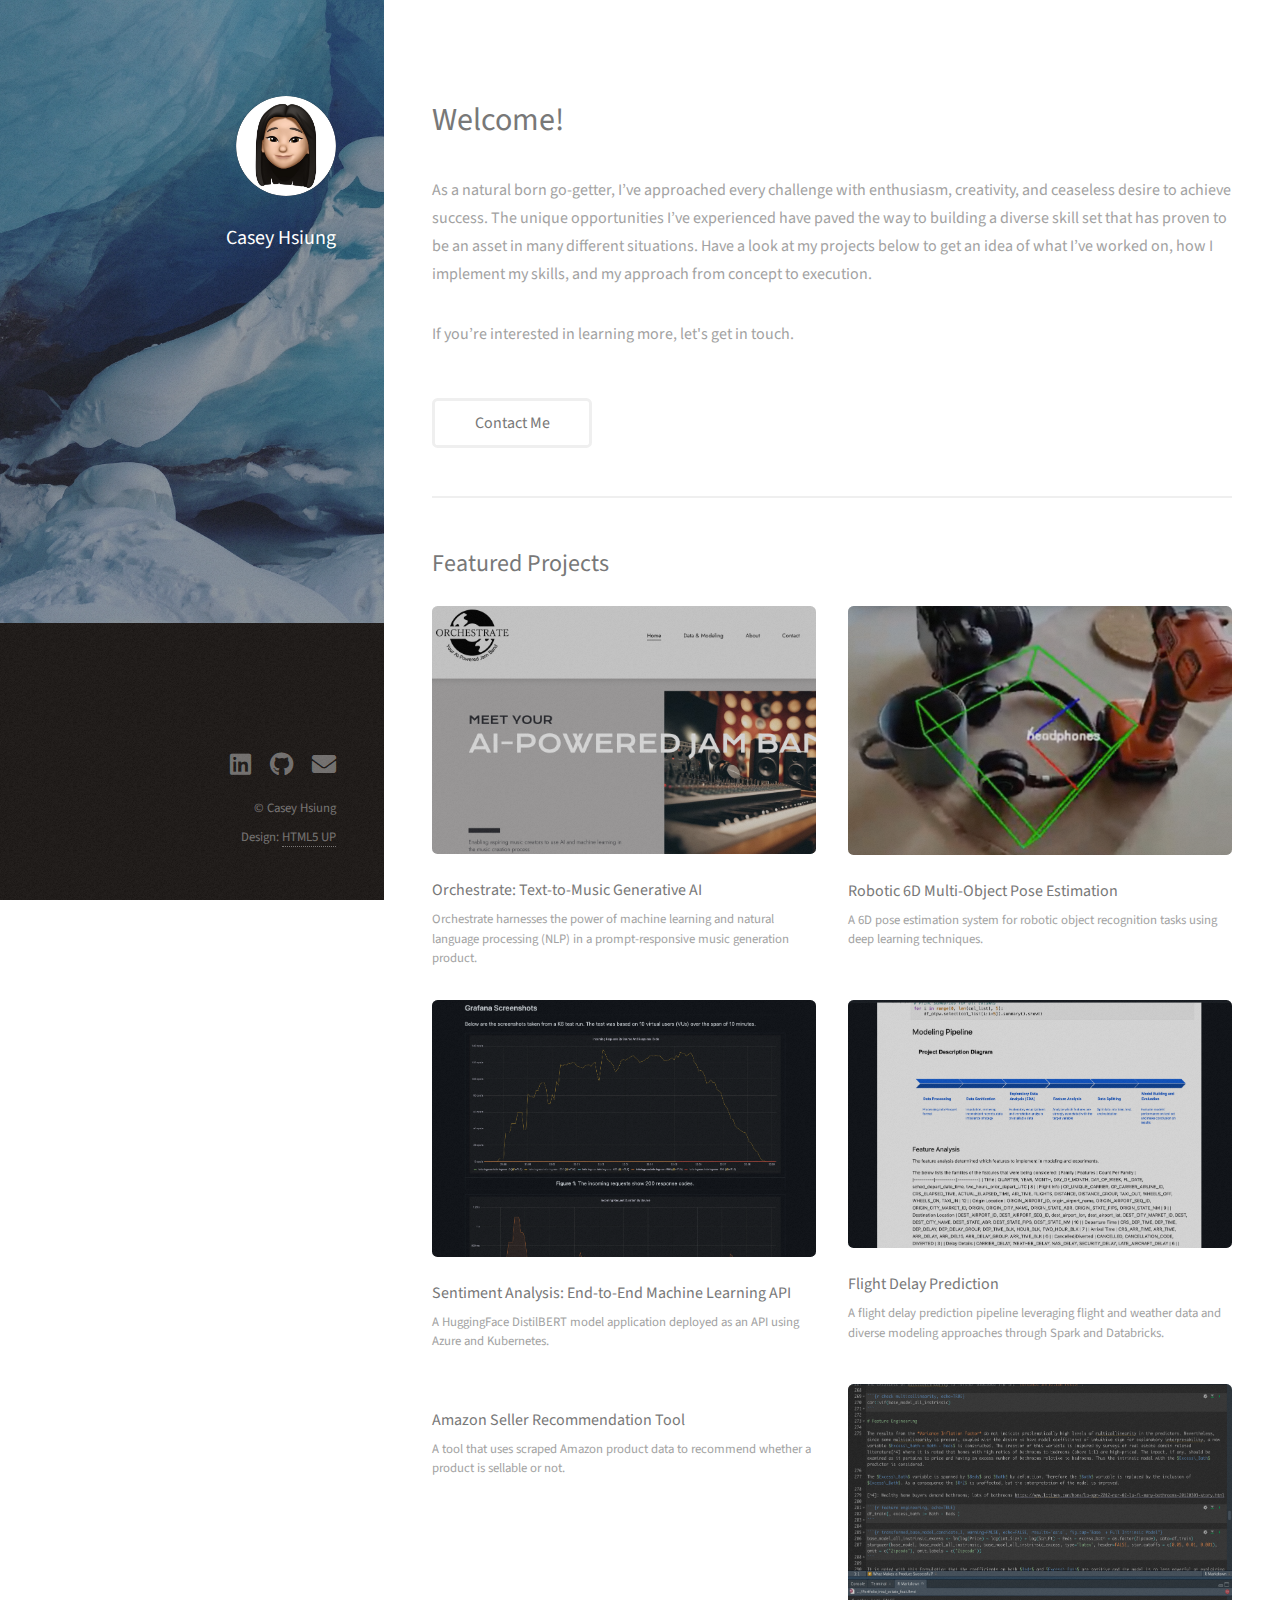
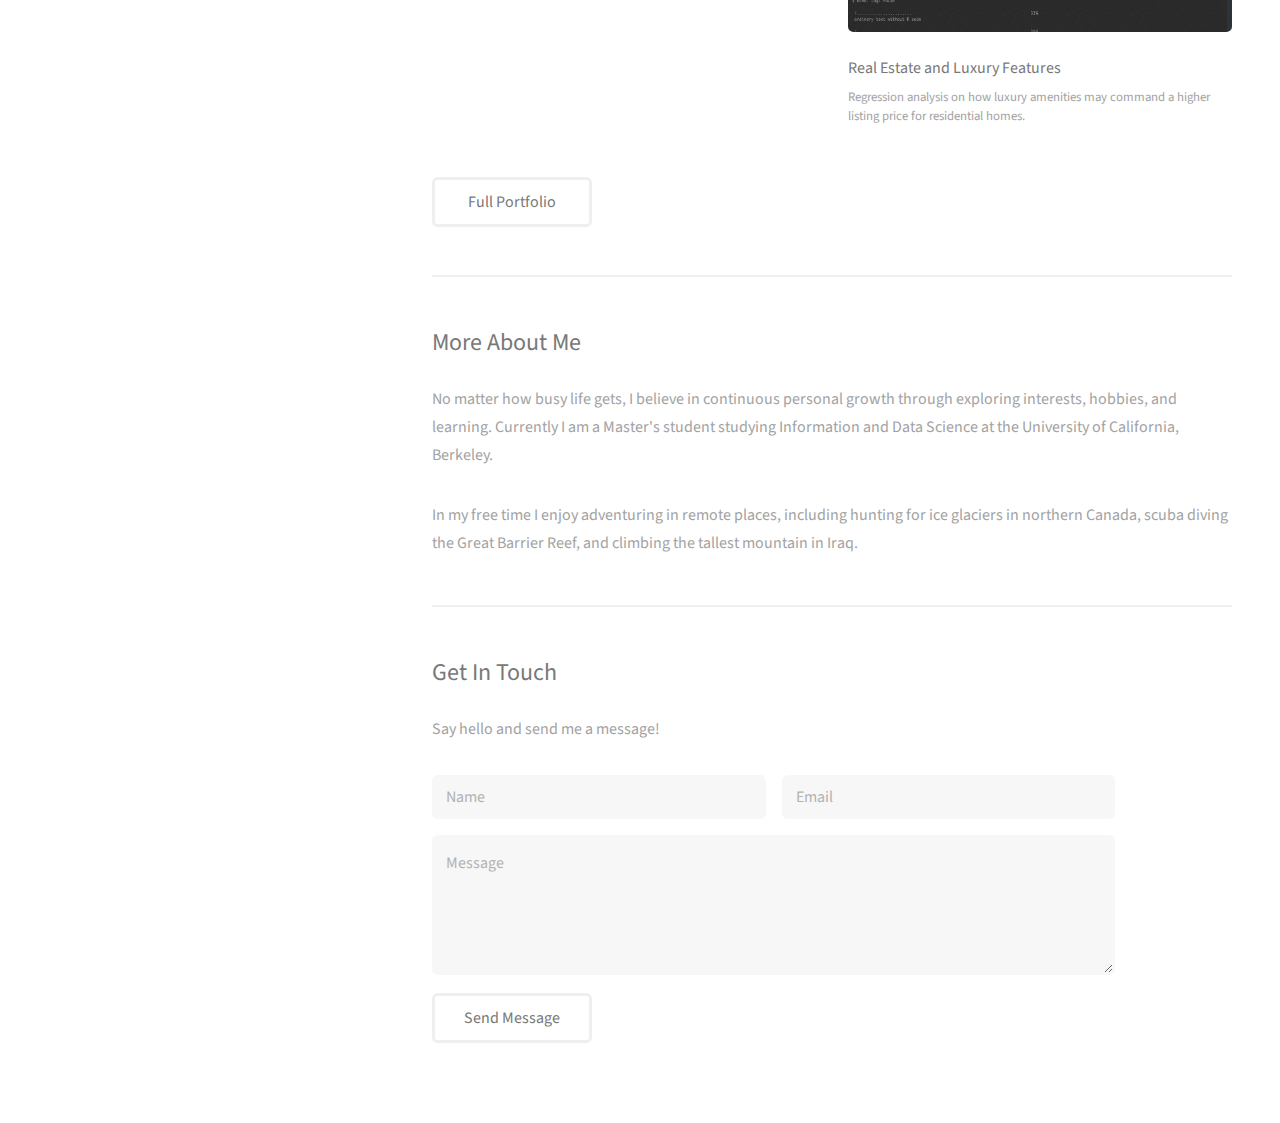
==== index.html @ dc6be61c "update projects" ====
<!DOCTYPE HTML>
<!--
	Strata by HTML5 UP
	html5up.net | @ajlkn
	Free for personal and commercial use under the CCA 3.0 license (html5up.net/license)
-->
<html>
	<head>
		<title>Casey Hsiung's Portfolio</title>
		<meta charset="utf-8" />
		<meta name="viewport" content="width=device-width, initial-scale=1, user-scalable=no" />
		<link rel="stylesheet" href="assets/css/main.css" />
	</head>
	<body class="is-preload">

		<!-- Header -->
			<header id="header">
				<div class="inner">
					<a href="#" class="image avatar"><img src="images/IMG_3138.jpeg" alt="" /></a>
					<h1><strong>Casey Hsiung</strong></h1>
				</div>
			</header>

		<!-- Main -->
			<div id="main">

				<!-- One -->
					<section id="one">
						<header class="major">
							<h2>Welcome!</h2>
						</header>
						<p>As a natural born go-getter, I’ve approached every challenge with enthusiasm, creativity, and ceaseless desire to achieve success. The unique opportunities I’ve experienced have paved the way to building a diverse skill set that has proven to be an asset in many different situations. Have a look at my projects below to get an idea of what I’ve worked on, how I implement my skills, and my approach from concept to execution. </p>
							<p>If you’re interested in learning more, let's get in touch.
						</p>
						<ul class="actions">
							<li><a href="#four" class="button scrolly">Contact Me</a></li>
						</ul>
					</section>

				<!-- Two -->
					<section id="two">
						<h2>Featured Projects</h2>
						<div class="row">
							<article class="col-6 col-12-xsmall work-item">
								<a href="https://github.com/hsiungc/orchestrate" target="_blank" class="image fit thumb"><img src="images/thumbs/orchestrate.png" alt="" /></a>
								<h3>Orchestrate: Text-to-Music Generative AI</h3>
								<p>Orchestrate harnesses the power of machine learning and natural language processing (NLP) in a prompt-responsive music generation product.</p>
							</article>
							<article class="col-6 col-12-xsmall work-item">
								<a href="https://github.com/mon203/w251_final_project.git" target="_blank" class="image fit thumb"><img src="images/thumbs/pose_est.png" alt="" /></a>
								<h3>Robotic 6D Multi-Object Pose Estimation</h3>
								<p>A 6D pose estimation system for robotic object recognition tasks using deep learning techniques.</p>
							</article>
							<article class="col-6 col-12-xsmall work-item">
								<a href="https://github.com/hsiungc/ml_api.git" target="_blank" class="image fit thumb"><img src="images/thumbs/ml_api.png" alt="" /></a>
								<h3>Sentiment Analysis: End-to-End Machine Learning API</h3>
								<p>A HuggingFace DistilBERT model application deployed as an API using Azure and Kubernetes.</p>
							</article>
							<article class="col-6 col-12-xsmall work-item">
								<a href="https://github.com/hsiungc/flight_delay_prediction.git" target="_blank" class="image fit thumb"><img src="images/thumbs/flight_predict.png" alt="" /></a>
								<h3>Flight Delay Prediction</h3>
								<p>A flight delay prediction pipeline leveraging flight and weather data and diverse modeling approaches through Spark and Databricks.</p>
							</article>
							<article class="col-6 col-12-xsmall work-item">
								<a href="https://github.com/hsiungc/amazon_recommendation_tool" target="_blank" class="image fit thumb"><img src="images/thumbs/amaz_tool.png" alt="" /></a>
								<h3>Amazon Seller Recommendation Tool</h3>
								<p>A tool that uses scraped Amazon product data to recommend whether a product is sellable or not.</p>
							</article>
							<article class="col-6 col-12-xsmall work-item">
								<a href="https://github.com/hsiungc/real_estate_regression" target="_blank" class="image fit thumb"><img src="images/thumbs/real_estate_feat.png" alt="" /></a>
								<h3>Real Estate and Luxury Features</h3>
								<p>Regression analysis on how luxury amenities may command a higher listing price for residential homes.</p>
							</article>
							<!-- <article class="col-6 col-12-xsmall work-item">
								<a href="https://github.com/hsiungc/best_business_recommendation" target="_blank" class="image fit thumb"><img src="images/thumbs/best_rec.png" alt="" /></a>
								<h3>Best Business Recommendation</h3>
								<p>An executive summary and detailed visualization appendix based on exploratory data analysis of a sales dataset.</p>
							</article> -->
						</div>
						<ul class="actions">
							<li><a href="https://github.com/hsiungc" target="_blank" class="button">Full Portfolio</a></li>
						</ul>
					</section>

				<!-- Three -->
					<section id="three">
						<h2>More About Me</h2>
						<p>No matter how busy life gets, I believe in continuous personal growth through exploring interests, hobbies, and learning.
						Currently I am a Master's student studying Information and Data Science at the University of California, Berkeley.</p>
						<p>In my free time I enjoy adventuring in remote places, including hunting for ice glaciers in northern Canada, scuba diving the Great Barrier Reef, and climbing the tallest mountain in Iraq.<br />
						</p>
					</section>

				<!-- Four -->
					<section id="four">
						<h2>Get In Touch</h2>
						<p>Say hello and send me a message!</p>
						<div class="row">
							<div class="col-20 col-12-small">
								<form action="https://formspree.io/f/xqknlenq" method="POST" target="_blank">
									<div class="row gtr-uniform gtr-50">
										<div class="col-6 col-12-xsmall"><input type="text" name="name" id="name" placeholder="Name" required></div>
										<div class="col-6 col-12-xsmall"><input type="email" name="email" id="email" placeholder="Email" required></div>
										<div class="col-12"><textarea name="message" id="message" placeholder="Message" rows="4" required></textarea></div>
									</div>
								<ul class="actions">
									<li><input type="submit" value="Send Message"></li>
								</ul>
								</form>
							</div>
						</div>
					</section>

			</div>

		<!-- Footer -->
			<footer id="footer">
				<div class="inner">
					<ul class="icons">
						<li><a href="https://www.linkedin.com/in/caseyhsiung/" class="icon brands fa-linkedin"><span class="label">LinkedIn</span></a></li>
						<li><a href="https://github.com/hsiungc?tab=repositories" class="icon brands fa-github"><span class="label">Github</span></a></li>
						<li><a href="#four" class="icon solid fa-envelope"><span class="label">Email</span></a></li>
					</ul>
					<ul class="copyright">
						<li>&copy; Casey Hsiung</li><li>Design: <a href="http://html5up.net">HTML5 UP</a></li>
					</ul>
				</div>
			</footer>

		<!-- Scripts -->
			<script src="assets/js/jquery.min.js"></script>
			<script src="assets/js/browser.min.js"></script>
			<script src="assets/js/breakpoints.min.js"></script>
			<script src="assets/js/util.js"></script>
			<script src="assets/js/main.js"></script>

	</body>
</html>
---- assets/css/main.css ----
@import url("fontawesome-all.min.css");
@import url("https://fonts.googleapis.com/css?family=Source+Sans+Pro:400,400italic");

/*
	Strata by HTML5 UP
	html5up.net | @ajlkn
	Free for personal and commercial use under the CCA 3.0 license (html5up.net/license)
*/

html, body, div, span, applet, object,
iframe, h1, h2, h3, h4, h5, h6, p, blockquote,
pre, a, abbr, acronym, address, big, cite,
code, del, dfn, em, img, ins, kbd, q, s, samp,
small, strike, strong, sub, sup, tt, var, b,
u, i, center, dl, dt, dd, ol, ul, li, fieldset,
form, label, legend, table, caption, tbody,
tfoot, thead, tr, th, td, article, aside,
canvas, details, embed, figure, figcaption,
footer, header, hgroup, menu, nav, output, ruby,
section, summary, time, mark, audio, video {
	margin: 0;
	padding: 0;
	border: 0;
	font-size: 100%;
	font: inherit;
	vertical-align: baseline;}

article, aside, details, figcaption, figure,
footer, header, hgroup, menu, nav, section {
	display: block;}

body {
	line-height: 1;
}

ol, ul {
	list-style: none;
}

blockquote, q {
	quotes: none;
}

	blockquote:before, blockquote:after, q:before, q:after {
		content: '';
		content: none;
	}

table {
	border-collapse: collapse;
	border-spacing: 0;
}

body {
	-webkit-text-size-adjust: none;
}

mark {
	background-color: transparent;
	color: inherit;
}

input::-moz-focus-inner {
	border: 0;
	padding: 0;
}

input, select, textarea {
	-moz-appearance: none;
	-webkit-appearance: none;
	-ms-appearance: none;
	appearance: none;
}

/* Basic */

	html {
		box-sizing: border-box;
	}

	*, *:before, *:after {
		box-sizing: inherit;
	}

	body {
		background: #fff;
	}

		body.is-preload *, body.is-preload *:before, body.is-preload *:after {
			-moz-animation: none !important;
			-webkit-animation: none !important;
			-ms-animation: none !important;
			animation: none !important;
			-moz-transition: none !important;
			-webkit-transition: none !important;
			-ms-transition: none !important;
			transition: none !important;
		}

	body, input, select, textarea {
		color: #a2a2a2;
		font-family: "Source Sans Pro", Helvetica, sans-serif;
		font-size: 16pt;
		font-weight: 400;
		line-height: 1.75em;
	}

	a {
		-moz-transition: color 0.2s ease-in-out, border-color 0.2s ease-in-out;
		-webkit-transition: color 0.2s ease-in-out, border-color 0.2s ease-in-out;
		-ms-transition: color 0.2s ease-in-out, border-color 0.2s ease-in-out;
		transition: color 0.2s ease-in-out, border-color 0.2s ease-in-out;
		border-bottom: dotted 1px;
		color: #49bf9d;
		text-decoration: none;
	}

		a:hover {
			border-bottom-color: transparent;
			color: #49bf9d !important;
			text-decoration: none;
		}

	strong, b {
		color: #787878;
		font-weight: 400;
	}

	em, i {
		font-style: italic;
	}

	p {
		margin: 0 0 2em 0;
	}

	h1, h2, h3, h4, h5, h6 {
		color: #787878;
		font-weight: 400;
		line-height: 1em;
		margin: 0 0 1em 0;
	}

		h1 a, h2 a, h3 a, h4 a, h5 a, h6 a {
			color: inherit;
			text-decoration: none;
		}

	h1 {
		font-size: 2em;
		line-height: 1.5em;
	}

	h2 {
		font-size: 1.5em;
		line-height: 1.5em;
	}

	h3 {
		font-size: 1.25em;
		line-height: 1.5em;
	}

	h4 {
		font-size: 1.1em;
		line-height: 1.5em;
	}

	h5 {
		font-size: 0.9em;
		line-height: 1.5em;
	}

	h6 {
		font-size: 0.7em;
		line-height: 1.5em;
	}

	sub {
		font-size: 0.8em;
		position: relative;
		top: 0.5em;
	}

	sup {
		font-size: 0.8em;
		position: relative;
		top: -0.5em;
	}

	hr {
		border: 0;
		border-bottom: solid 2px #efefef;
		margin: 2em 0;
	}

		hr.major {
			margin: 3em 0;
		}

	blockquote {
		border-left: solid 6px #efefef;
		font-style: italic;
		margin: 0 0 2em 0;
		padding: 0.5em 0 0.5em 1.5em;
	}

	code {
		background: #f7f7f7;
		border-radius: 0.35em;
		border: solid 2px #efefef;
		font-family: "Courier New", monospace;
		font-size: 0.9em;
		margin: 0 0.25em;
		padding: 0.25em 0.65em;
	}

	pre {
		-webkit-overflow-scrolling: touch;
		font-family: "Courier New", monospace;
		font-size: 0.9em;
		margin: 0 0 2em 0;
	}

		pre code {
			display: block;
			line-height: 1.75em;
			padding: 1em 1.5em;
			overflow-x: auto;
		}

	.align-left {
		text-align: left;
	}

	.align-center {
		text-align: center;
	}

	.align-right {
		text-align: right;
	}

/* Container */

	.container {
		margin: 0 auto;
		max-width: calc(100% - 4em);
		width: 100%;
	}

		.container.xsmall {
			width: 25%;
		}

		.container.small {
			width: 50%;
		}

		.container.medium {
			width: 75%;
		}

		.container.large {
			width: 125%;
		}

		.container.xlarge {
			width: 150%;
		}

		.container.max {
			width: 100%;
		}

		@media screen and (max-width: 980px) {

			.container {
				width: 100% !important;
				max-width: 100% !important;
			}

		}

		@media screen and (max-width: 480px) {

			.container {
				max-width: calc(100% - 3em);
			}

		}

/* Row */

	.row {
		display: flex;
		flex-wrap: wrap;
		box-sizing: border-box;
		align-items: stretch;
	}

		.row > * {
			box-sizing: border-box;
		}

		.row.gtr-uniform > * > :last-child {
			margin-bottom: 0;
		}

		.row.aln-left {
			justify-content: flex-start;
		}

		.row.aln-center {
			justify-content: center;
		}

		.row.aln-right {
			justify-content: flex-end;
		}

		.row.aln-top {
			align-items: flex-start;
		}

		.row.aln-middle {
			align-items: center;
		}

		.row.aln-bottom {
			align-items: flex-end;
		}

		.row > .imp {
			order: -1;
		}

		.row > .col-1 {
			width: 8.33333%;
		}

		.row > .off-1 {
			margin-left: 8.33333%;
		}

		.row > .col-2 {
			width: 16.66667%;
		}

		.row > .off-2 {
			margin-left: 16.66667%;
		}

		.row > .col-3 {
			width: 25%;
		}

		.row > .off-3 {
			margin-left: 25%;
		}

		.row > .col-4 {
			width: 33.33333%;
		}

		.row > .off-4 {
			margin-left: 33.33333%;
		}

		.row > .col-5 {
			width: 41.66667%;
		}

		.row > .off-5 {
			margin-left: 41.66667%;
		}

		.row > .col-6 {
			width: 50%;
		}

		.row > .off-6 {
			margin-left: 50%;
		}

		.row > .col-7 {
			width: 58.33333%;
		}

		.row > .off-7 {
			margin-left: 58.33333%;
		}

		.row > .col-8 {
			width: 66.66667%;
		}

		.row > .off-8 {
			margin-left: 66.66667%;
		}

		.row > .col-9 {
			width: 75%;
		}

		.row > .off-9 {
			margin-left: 75%;
		}

		.row > .col-10 {
			width: 83.33333%;
		}

		.row > .off-10 {
			margin-left: 83.33333%;
		}

		.row > .col-11 {
			width: 91.66667%;
		}

		.row > .off-11 {
			margin-left: 91.66667%;
		}

		.row > .col-12 {
			width: 100%;
		}

		.row > .off-12 {
			margin-left: 100%;
		}

		.row.gtr-0 {
			margin-top: 0;
			margin-left: 0em;
		}

			.row.gtr-0 > * {
				padding: 0 0 0 0em;
			}

			.row.gtr-0.gtr-uniform {
				margin-top: 0em;
			}

				.row.gtr-0.gtr-uniform > * {
					padding-top: 0em;
				}

		.row.gtr-25 {
			margin-top: 0;
			margin-left: -0.625em;
		}

			.row.gtr-25 > * {
				padding: 0 0 0 0.625em;
			}

			.row.gtr-25.gtr-uniform {
				margin-top: -0.625em;
			}

				.row.gtr-25.gtr-uniform > * {
					padding-top: 0.625em;
				}

		.row.gtr-50 {
			margin-top: 0;
			margin-left: -1.25em;
		}

			.row.gtr-50 > * {
				padding: 0 0 0 1.25em;
			}

			.row.gtr-50.gtr-uniform {
				margin-top: -1.25em;
			}

				.row.gtr-50.gtr-uniform > * {
					padding-top: 1.25em;
				}

		.row {
			margin-top: 0;
			margin-left: -2.5em;
		}

			.row > * {
				padding: 0 0 0 2.5em;
			}

			.row.gtr-uniform {
				margin-top: -2.5em;
			}

				.row.gtr-uniform > * {
					padding-top: 2.5em;
				}

		.row.gtr-150 {
			margin-top: 0;
			margin-left: -3.75em;
		}

			.row.gtr-150 > * {
				padding: 0 0 0 3.75em;
			}

			.row.gtr-150.gtr-uniform {
				margin-top: -3.75em;
			}

				.row.gtr-150.gtr-uniform > * {
					padding-top: 3.75em;
				}

		.row.gtr-200 {
			margin-top: 0;
			margin-left: -5em;
		}

			.row.gtr-200 > * {
				padding: 0 0 0 5em;
			}

			.row.gtr-200.gtr-uniform {
				margin-top: -5em;
			}

				.row.gtr-200.gtr-uniform > * {
					padding-top: 5em;
				}

		@media screen and (max-width: 1800px) {

			.row {
				display: flex;
				flex-wrap: wrap;
				box-sizing: border-box;
				align-items: stretch;
			}

				.row > * {
					box-sizing: border-box;
				}

				.row.gtr-uniform > * > :last-child {
					margin-bottom: 0;
				}

				.row.aln-left {
					justify-content: flex-start;
				}

				.row.aln-center {
					justify-content: center;
				}

				.row.aln-right {
					justify-content: flex-end;
				}

				.row.aln-top {
					align-items: flex-start;
				}

				.row.aln-middle {
					align-items: center;
				}

				.row.aln-bottom {
					align-items: flex-end;
				}

				.row > .imp-xlarge {
					order: -1;
				}

				.row > .col-1-xlarge {
					width: 8.33333%;
				}

				.row > .off-1-xlarge {
					margin-left: 8.33333%;
				}

				.row > .col-2-xlarge {
					width: 16.66667%;
				}

				.row > .off-2-xlarge {
					margin-left: 16.66667%;
				}

				.row > .col-3-xlarge {
					width: 25%;
				}

				.row > .off-3-xlarge {
					margin-left: 25%;
				}

				.row > .col-4-xlarge {
					width: 33.33333%;
				}

				.row > .off-4-xlarge {
					margin-left: 33.33333%;
				}

				.row > .col-5-xlarge {
					width: 41.66667%;
				}

				.row > .off-5-xlarge {
					margin-left: 41.66667%;
				}

				.row > .col-6-xlarge {
					width: 50%;
				}

				.row > .off-6-xlarge {
					margin-left: 50%;
				}

				.row > .col-7-xlarge {
					width: 58.33333%;
				}

				.row > .off-7-xlarge {
					margin-left: 58.33333%;
				}

				.row > .col-8-xlarge {
					width: 66.66667%;
				}

				.row > .off-8-xlarge {
					margin-left: 66.66667%;
				}

				.row > .col-9-xlarge {
					width: 75%;
				}

				.row > .off-9-xlarge {
					margin-left: 75%;
				}

				.row > .col-10-xlarge {
					width: 83.33333%;
				}

				.row > .off-10-xlarge {
					margin-left: 83.33333%;
				}

				.row > .col-11-xlarge {
					width: 91.66667%;
				}

				.row > .off-11-xlarge {
					margin-left: 91.66667%;
				}

				.row > .col-12-xlarge {
					width: 100%;
				}

				.row > .off-12-xlarge {
					margin-left: 100%;
				}

				.row.gtr-0 {
					margin-top: 0;
					margin-left: 0em;
				}

					.row.gtr-0 > * {
						padding: 0 0 0 0em;
					}

					.row.gtr-0.gtr-uniform {
						margin-top: 0em;
					}

						.row.gtr-0.gtr-uniform > * {
							padding-top: 0em;
						}

				.row.gtr-25 {
					margin-top: 0;
					margin-left: -0.625em;
				}

					.row.gtr-25 > * {
						padding: 0 0 0 0.625em;
					}

					.row.gtr-25.gtr-uniform {
						margin-top: -0.625em;
					}

						.row.gtr-25.gtr-uniform > * {
							padding-top: 0.625em;
						}

				.row.gtr-50 {
					margin-top: 0;
					margin-left: -1.25em;
				}

					.row.gtr-50 > * {
						padding: 0 0 0 1.25em;
					}

					.row.gtr-50.gtr-uniform {
						margin-top: -1.25em;
					}

						.row.gtr-50.gtr-uniform > * {
							padding-top: 1.25em;
						}

				.row {
					margin-top: 0;
					margin-left: -2.5em;
				}

					.row > * {
						padding: 0 0 0 2.5em;
					}

					.row.gtr-uniform {
						margin-top: -2.5em;
					}

						.row.gtr-uniform > * {
							padding-top: 2.5em;
						}

				.row.gtr-150 {
					margin-top: 0;
					margin-left: -3.75em;
				}

					.row.gtr-150 > * {
						padding: 0 0 0 3.75em;
					}

					.row.gtr-150.gtr-uniform {
						margin-top: -3.75em;
					}

						.row.gtr-150.gtr-uniform > * {
							padding-top: 3.75em;
						}

				.row.gtr-200 {
					margin-top: 0;
					margin-left: -5em;
				}

					.row.gtr-200 > * {
						padding: 0 0 0 5em;
					}

					.row.gtr-200.gtr-uniform {
						margin-top: -5em;
					}

						.row.gtr-200.gtr-uniform > * {
							padding-top: 5em;
						}

		}

		@media screen and (max-width: 1280px) {

			.row {
				display: flex;
				flex-wrap: wrap;
				box-sizing: border-box;
				align-items: stretch;
			}

				.row > * {
					box-sizing: border-box;
				}

				.row.gtr-uniform > * > :last-child {
					margin-bottom: 0;
				}

				.row.aln-left {
					justify-content: flex-start;
				}

				.row.aln-center {
					justify-content: center;
				}

				.row.aln-right {
					justify-content: flex-end;
				}

				.row.aln-top {
					align-items: flex-start;
				}

				.row.aln-middle {
					align-items: center;
				}

				.row.aln-bottom {
					align-items: flex-end;
				}

				.row > .imp-large {
					order: -1;
				}

				.row > .col-1-large {
					width: 8.33333%;
				}

				.row > .off-1-large {
					margin-left: 8.33333%;
				}

				.row > .col-2-large {
					width: 16.66667%;
				}

				.row > .off-2-large {
					margin-left: 16.66667%;
				}

				.row > .col-3-large {
					width: 25%;
				}

				.row > .off-3-large {
					margin-left: 25%;
				}

				.row > .col-4-large {
					width: 33.33333%;
				}

				.row > .off-4-large {
					margin-left: 33.33333%;
				}

				.row > .col-5-large {
					width: 41.66667%;
				}

				.row > .off-5-large {
					margin-left: 41.66667%;
				}

				.row > .col-6-large {
					width: 50%;
				}

				.row > .off-6-large {
					margin-left: 50%;
				}

				.row > .col-7-large {
					width: 58.33333%;
				}

				.row > .off-7-large {
					margin-left: 58.33333%;
				}

				.row > .col-8-large {
					width: 66.66667%;
				}

				.row > .off-8-large {
					margin-left: 66.66667%;
				}

				.row > .col-9-large {
					width: 75%;
				}

				.row > .off-9-large {
					margin-left: 75%;
				}

				.row > .col-10-large {
					width: 83.33333%;
				}

				.row > .off-10-large {
					margin-left: 83.33333%;
				}

				.row > .col-11-large {
					width: 91.66667%;
				}

				.row > .off-11-large {
					margin-left: 91.66667%;
				}

				.row > .col-12-large {
					width: 100%;
				}

				.row > .off-12-large {
					margin-left: 100%;
				}

				.row.gtr-0 {
					margin-top: 0;
					margin-left: 0em;
				}

					.row.gtr-0 > * {
						padding: 0 0 0 0em;
					}

					.row.gtr-0.gtr-uniform {
						margin-top: 0em;
					}

						.row.gtr-0.gtr-uniform > * {
							padding-top: 0em;
						}

				.row.gtr-25 {
					margin-top: 0;
					margin-left: -0.5em;
				}

					.row.gtr-25 > * {
						padding: 0 0 0 0.5em;
					}

					.row.gtr-25.gtr-uniform {
						margin-top: -0.5em;
					}

						.row.gtr-25.gtr-uniform > * {
							padding-top: 0.5em;
						}

				.row.gtr-50 {
					margin-top: 0;
					margin-left: -1em;
				}

					.row.gtr-50 > * {
						padding: 0 0 0 1em;
					}

					.row.gtr-50.gtr-uniform {
						margin-top: -1em;
					}

						.row.gtr-50.gtr-uniform > * {
							padding-top: 1em;
						}

				.row {
					margin-top: 0;
					margin-left: -2em;
				}

					.row > * {
						padding: 0 0 0 2em;
					}

					.row.gtr-uniform {
						margin-top: -2em;
					}

						.row.gtr-uniform > * {
							padding-top: 2em;
						}

				.row.gtr-150 {
					margin-top: 0;
					margin-left: -3em;
				}

					.row.gtr-150 > * {
						padding: 0 0 0 3em;
					}

					.row.gtr-150.gtr-uniform {
						margin-top: -3em;
					}

						.row.gtr-150.gtr-uniform > * {
							padding-top: 3em;
						}

				.row.gtr-200 {
					margin-top: 0;
					margin-left: -4em;
				}

					.row.gtr-200 > * {
						padding: 0 0 0 4em;
					}

					.row.gtr-200.gtr-uniform {
						margin-top: -4em;
					}

						.row.gtr-200.gtr-uniform > * {
							padding-top: 4em;
						}

		}

		@media screen and (max-width: 980px) {

			.row {
				display: flex;
				flex-wrap: wrap;
				box-sizing: border-box;
				align-items: stretch;
			}

				.row > * {
					box-sizing: border-box;
				}

				.row.gtr-uniform > * > :last-child {
					margin-bottom: 0;
				}

				.row.aln-left {
					justify-content: flex-start;
				}

				.row.aln-center {
					justify-content: center;
				}

				.row.aln-right {
					justify-content: flex-end;
				}

				.row.aln-top {
					align-items: flex-start;
				}

				.row.aln-middle {
					align-items: center;
				}

				.row.aln-bottom {
					align-items: flex-end;
				}

				.row > .imp-medium {
					order: -1;
				}

				.row > .col-1-medium {
					width: 8.33333%;
				}

				.row > .off-1-medium {
					margin-left: 8.33333%;
				}

				.row > .col-2-medium {
					width: 16.66667%;
				}

				.row > .off-2-medium {
					margin-left: 16.66667%;
				}

				.row > .col-3-medium {
					width: 25%;
				}

				.row > .off-3-medium {
					margin-left: 25%;
				}

				.row > .col-4-medium {
					width: 33.33333%;
				}

				.row > .off-4-medium {
					margin-left: 33.33333%;
				}

				.row > .col-5-medium {
					width: 41.66667%;
				}

				.row > .off-5-medium {
					margin-left: 41.66667%;
				}

				.row > .col-6-medium {
					width: 50%;
				}

				.row > .off-6-medium {
					margin-left: 50%;
				}

				.row > .col-7-medium {
					width: 58.33333%;
				}

				.row > .off-7-medium {
					margin-left: 58.33333%;
				}

				.row > .col-8-medium {
					width: 66.66667%;
				}

				.row > .off-8-medium {
					margin-left: 66.66667%;
				}

				.row > .col-9-medium {
					width: 75%;
				}

				.row > .off-9-medium {
					margin-left: 75%;
				}

				.row > .col-10-medium {
					width: 83.33333%;
				}

				.row > .off-10-medium {
					margin-left: 83.33333%;
				}

				.row > .col-11-medium {
					width: 91.66667%;
				}

				.row > .off-11-medium {
					margin-left: 91.66667%;
				}

				.row > .col-12-medium {
					width: 100%;
				}

				.row > .off-12-medium {
					margin-left: 100%;
				}

				.row.gtr-0 {
					margin-top: 0;
					margin-left: 0em;
				}

					.row.gtr-0 > * {
						padding: 0 0 0 0em;
					}

					.row.gtr-0.gtr-uniform {
						margin-top: 0em;
					}

						.row.gtr-0.gtr-uniform > * {
							padding-top: 0em;
						}

				.row.gtr-25 {
					margin-top: 0;
					margin-left: -0.5em;
				}

					.row.gtr-25 > * {
						padding: 0 0 0 0.5em;
					}

					.row.gtr-25.gtr-uniform {
						margin-top: -0.5em;
					}

						.row.gtr-25.gtr-uniform > * {
							padding-top: 0.5em;
						}

				.row.gtr-50 {
					margin-top: 0;
					margin-left: -1em;
				}

					.row.gtr-50 > * {
						padding: 0 0 0 1em;
					}

					.row.gtr-50.gtr-uniform {
						margin-top: -1em;
					}

						.row.gtr-50.gtr-uniform > * {
							padding-top: 1em;
						}

				.row {
					margin-top: 0;
					margin-left: -2em;
				}

					.row > * {
						padding: 0 0 0 2em;
					}

					.row.gtr-uniform {
						margin-top: -2em;
					}

						.row.gtr-uniform > * {
							padding-top: 2em;
						}

				.row.gtr-150 {
					margin-top: 0;
					margin-left: -3em;
				}

					.row.gtr-150 > * {
						padding: 0 0 0 3em;
					}

					.row.gtr-150.gtr-uniform {
						margin-top: -3em;
					}

						.row.gtr-150.gtr-uniform > * {
							padding-top: 3em;
						}

				.row.gtr-200 {
					margin-top: 0;
					margin-left: -4em;
				}

					.row.gtr-200 > * {
						padding: 0 0 0 4em;
					}

					.row.gtr-200.gtr-uniform {
						margin-top: -4em;
					}

						.row.gtr-200.gtr-uniform > * {
							padding-top: 4em;
						}

		}

		@media screen and (max-width: 736px) {

			.row {
				display: flex;
				flex-wrap: wrap;
				box-sizing: border-box;
				align-items: stretch;
			}

				.row > * {
					box-sizing: border-box;
				}

				.row.gtr-uniform > * > :last-child {
					margin-bottom: 0;
				}

				.row.aln-left {
					justify-content: flex-start;
				}

				.row.aln-center {
					justify-content: center;
				}

				.row.aln-right {
					justify-content: flex-end;
				}

				.row.aln-top {
					align-items: flex-start;
				}

				.row.aln-middle {
					align-items: center;
				}

				.row.aln-bottom {
					align-items: flex-end;
				}

				.row > .imp-small {
					order: -1;
				}

				.row > .col-1-small {
					width: 8.33333%;
				}

				.row > .off-1-small {
					margin-left: 8.33333%;
				}

				.row > .col-2-small {
					width: 16.66667%;
				}

				.row > .off-2-small {
					margin-left: 16.66667%;
				}

				.row > .col-3-small {
					width: 25%;
				}

				.row > .off-3-small {
					margin-left: 25%;
				}

				.row > .col-4-small {
					width: 33.33333%;
				}

				.row > .off-4-small {
					margin-left: 33.33333%;
				}

				.row > .col-5-small {
					width: 41.66667%;
				}

				.row > .off-5-small {
					margin-left: 41.66667%;
				}

				.row > .col-6-small {
					width: 50%;
				}

				.row > .off-6-small {
					margin-left: 50%;
				}

				.row > .col-7-small {
					width: 58.33333%;
				}

				.row > .off-7-small {
					margin-left: 58.33333%;
				}

				.row > .col-8-small {
					width: 66.66667%;
				}

				.row > .off-8-small {
					margin-left: 66.66667%;
				}

				.row > .col-9-small {
					width: 75%;
				}

				.row > .off-9-small {
					margin-left: 75%;
				}

				.row > .col-10-small {
					width: 83.33333%;
				}

				.row > .off-10-small {
					margin-left: 83.33333%;
				}

				.row > .col-11-small {
					width: 91.66667%;
				}

				.row > .off-11-small {
					margin-left: 91.66667%;
				}

				.row > .col-12-small {
					width: 100%;
				}

				.row > .off-12-small {
					margin-left: 100%;
				}

				.row.gtr-0 {
					margin-top: 0;
					margin-left: 0em;
				}

					.row.gtr-0 > * {
						padding: 0 0 0 0em;
					}

					.row.gtr-0.gtr-uniform {
						margin-top: 0em;
					}

						.row.gtr-0.gtr-uniform > * {
							padding-top: 0em;
						}

				.row.gtr-25 {
					margin-top: 0;
					margin-left: -0.375em;
				}

					.row.gtr-25 > * {
						padding: 0 0 0 0.375em;
					}

					.row.gtr-25.gtr-uniform {
						margin-top: -0.375em;
					}

						.row.gtr-25.gtr-uniform > * {
							padding-top: 0.375em;
						}

				.row.gtr-50 {
					margin-top: 0;
					margin-left: -0.75em;
				}

					.row.gtr-50 > * {
						padding: 0 0 0 0.75em;
					}

					.row.gtr-50.gtr-uniform {
						margin-top: -0.75em;
					}

						.row.gtr-50.gtr-uniform > * {
							padding-top: 0.75em;
						}

				.row {
					margin-top: 0;
					margin-left: -1.5em;
				}

					.row > * {
						padding: 0 0 0 1.5em;
					}

					.row.gtr-uniform {
						margin-top: -1.5em;
					}

						.row.gtr-uniform > * {
							padding-top: 1.5em;
						}

				.row.gtr-150 {
					margin-top: 0;
					margin-left: -2.25em;
				}

					.row.gtr-150 > * {
						padding: 0 0 0 2.25em;
					}

					.row.gtr-150.gtr-uniform {
						margin-top: -2.25em;
					}

						.row.gtr-150.gtr-uniform > * {
							padding-top: 2.25em;
						}

				.row.gtr-200 {
					margin-top: 0;
					margin-left: -3em;
				}

					.row.gtr-200 > * {
						padding: 0 0 0 3em;
					}

					.row.gtr-200.gtr-uniform {
						margin-top: -3em;
					}

						.row.gtr-200.gtr-uniform > * {
							padding-top: 3em;
						}

		}

		@media screen and (max-width: 480px) {

			.row {
				display: flex;
				flex-wrap: wrap;
				box-sizing: border-box;
				align-items: stretch;
			}

				.row > * {
					box-sizing: border-box;
				}

				.row.gtr-uniform > * > :last-child {
					margin-bottom: 0;
				}

				.row.aln-left {
					justify-content: flex-start;
				}

				.row.aln-center {
					justify-content: center;
				}

				.row.aln-right {
					justify-content: flex-end;
				}

				.row.aln-top {
					align-items: flex-start;
				}

				.row.aln-middle {
					align-items: center;
				}

				.row.aln-bottom {
					align-items: flex-end;
				}

				.row > .imp-xsmall {
					order: -1;
				}

				.row > .col-1-xsmall {
					width: 8.33333%;
				}

				.row > .off-1-xsmall {
					margin-left: 8.33333%;
				}

				.row > .col-2-xsmall {
					width: 16.66667%;
				}

				.row > .off-2-xsmall {
					margin-left: 16.66667%;
				}

				.row > .col-3-xsmall {
					width: 25%;
				}

				.row > .off-3-xsmall {
					margin-left: 25%;
				}

				.row > .col-4-xsmall {
					width: 33.33333%;
				}

				.row > .off-4-xsmall {
					margin-left: 33.33333%;
				}

				.row > .col-5-xsmall {
					width: 41.66667%;
				}

				.row > .off-5-xsmall {
					margin-left: 41.66667%;
				}

				.row > .col-6-xsmall {
					width: 50%;
				}

				.row > .off-6-xsmall {
					margin-left: 50%;
				}

				.row > .col-7-xsmall {
					width: 58.33333%;
				}

				.row > .off-7-xsmall {
					margin-left: 58.33333%;
				}

				.row > .col-8-xsmall {
					width: 66.66667%;
				}

				.row > .off-8-xsmall {
					margin-left: 66.66667%;
				}

				.row > .col-9-xsmall {
					width: 75%;
				}

				.row > .off-9-xsmall {
					margin-left: 75%;
				}

				.row > .col-10-xsmall {
					width: 83.33333%;
				}

				.row > .off-10-xsmall {
					margin-left: 83.33333%;
				}

				.row > .col-11-xsmall {
					width: 91.66667%;
				}

				.row > .off-11-xsmall {
					margin-left: 91.66667%;
				}

				.row > .col-12-xsmall {
					width: 100%;
				}

				.row > .off-12-xsmall {
					margin-left: 100%;
				}

				.row.gtr-0 {
					margin-top: 0;
					margin-left: 0em;
				}

					.row.gtr-0 > * {
						padding: 0 0 0 0em;
					}

					.row.gtr-0.gtr-uniform {
						margin-top: 0em;
					}

						.row.gtr-0.gtr-uniform > * {
							padding-top: 0em;
						}

				.row.gtr-25 {
					margin-top: 0;
					margin-left: -0.375em;
				}

					.row.gtr-25 > * {
						padding: 0 0 0 0.375em;
					}

					.row.gtr-25.gtr-uniform {
						margin-top: -0.375em;
					}

						.row.gtr-25.gtr-uniform > * {
							padding-top: 0.375em;
						}

				.row.gtr-50 {
					margin-top: 0;
					margin-left: -0.75em;
				}

					.row.gtr-50 > * {
						padding: 0 0 0 0.75em;
					}

					.row.gtr-50.gtr-uniform {
						margin-top: -0.75em;
					}

						.row.gtr-50.gtr-uniform > * {
							padding-top: 0.75em;
						}

				.row {
					margin-top: 0;
					margin-left: -1.5em;
				}

					.row > * {
						padding: 0 0 0 1.5em;
					}

					.row.gtr-uniform {
						margin-top: -1.5em;
					}

						.row.gtr-uniform > * {
							padding-top: 1.5em;
						}

				.row.gtr-150 {
					margin-top: 0;
					margin-left: -2.25em;
				}

					.row.gtr-150 > * {
						padding: 0 0 0 2.25em;
					}

					.row.gtr-150.gtr-uniform {
						margin-top: -2.25em;
					}

						.row.gtr-150.gtr-uniform > * {
							padding-top: 2.25em;
						}

				.row.gtr-200 {
					margin-top: 0;
					margin-left: -3em;
				}

					.row.gtr-200 > * {
						padding: 0 0 0 3em;
					}

					.row.gtr-200.gtr-uniform {
						margin-top: -3em;
					}

						.row.gtr-200.gtr-uniform > * {
							padding-top: 3em;
						}

		}

/* Section/Article */

	section.special, article.special {
		text-align: center;
	}

	header p {
		color: #b2b2b2;
		position: relative;
		margin: 0 0 1.5em 0;
	}

	header h2 + p {
		font-size: 1.25em;
		margin-top: -1em;
		line-height: 1.5em;
	}

	header h3 + p {
		font-size: 1.1em;
		margin-top: -0.8em;
		line-height: 1.5em;
	}

	header h4 + p,
	header h5 + p,
	header h6 + p {
		font-size: 0.9em;
		margin-top: -0.6em;
		line-height: 1.5em;
	}

	header.major h2 {
		font-size: 2em;
	}

/* Form */

	form {
		margin: 0 0 2em 0;
	}

	label {
		color: #787878;
		display: block;
		font-size: 0.9em;
		font-weight: 400;
		margin: 0 0 1em 0;
	}

	input[type="text"],
	input[type="password"],
	input[type="email"],
	select,
	textarea {
		-moz-appearance: none;
		-webkit-appearance: none;
		-ms-appearance: none;
		appearance: none;
		background: #f7f7f7;
		border-radius: 0.35em;
		border: solid 2px transparent;
		color: inherit;
		display: block;
		outline: 0;
		padding: 0 0.75em;
		text-decoration: none;
		width: 100%;
	}

		input[type="text"]:invalid,
		input[type="password"]:invalid,
		input[type="email"]:invalid,
		select:invalid,
		textarea:invalid {
			box-shadow: none;
		}

		input[type="text"]:focus,
		input[type="password"]:focus,
		input[type="email"]:focus,
		select:focus,
		textarea:focus {
			border-color: #49bf9d;
		}

	select {
		background-image: url("data:image/svg+xml;charset=utf8,%3Csvg xmlns='http://www.w3.org/2000/svg' width='40' height='40' preserveAspectRatio='none' viewBox='0 0 40 40'%3E%3Cpath d='M9.4,12.3l10.4,10.4l10.4-10.4c0.2-0.2,0.5-0.4,0.9-0.4c0.3,0,0.6,0.1,0.9,0.4l3.3,3.3c0.2,0.2,0.4,0.5,0.4,0.9 c0,0.4-0.1,0.6-0.4,0.9L20.7,31.9c-0.2,0.2-0.5,0.4-0.9,0.4c-0.3,0-0.6-0.1-0.9-0.4L4.3,17.3c-0.2-0.2-0.4-0.5-0.4-0.9 c0-0.4,0.1-0.6,0.4-0.9l3.3-3.3c0.2-0.2,0.5-0.4,0.9-0.4S9.1,12.1,9.4,12.3z' fill='%23dfdfdf' /%3E%3C/svg%3E");
		background-size: 1.25rem;
		background-repeat: no-repeat;
		background-position: calc(100% - 1rem) center;
		height: 2.75em;
		padding-right: 2.75em;
		text-overflow: ellipsis;
	}

		select option {
			color: #787878;
			background: #fff;
		}

		select:focus::-ms-value {
			background-color: transparent;
		}

		select::-ms-expand {
			display: none;
		}

	input[type="text"],
	input[type="password"],
	input[type="email"],
	select {
		height: 2.75em;
	}

	textarea {
		padding: 0.75em;
	}

	input[type="checkbox"],
	input[type="radio"] {
		-moz-appearance: none;
		-webkit-appearance: none;
		-ms-appearance: none;
		appearance: none;
		display: block;
		float: left;
		margin-right: -2em;
		opacity: 0;
		width: 1em;
		z-index: -1;
	}

		input[type="checkbox"] + label,
		input[type="radio"] + label {
			text-decoration: none;
			color: #a2a2a2;
			cursor: pointer;
			display: inline-block;
			font-size: 1em;
			font-weight: 400;
			padding-left: 2.4em;
			padding-right: 0.75em;
			position: relative;
		}

			input[type="checkbox"] + label:before,
			input[type="radio"] + label:before {
				-moz-osx-font-smoothing: grayscale;
				-webkit-font-smoothing: antialiased;
				display: inline-block;
				font-style: normal;
				font-variant: normal;
				text-rendering: auto;
				line-height: 1;
				text-transform: none !important;
				font-family: 'Font Awesome 5 Free';
				font-weight: 900;
			}

			input[type="checkbox"] + label:before,
			input[type="radio"] + label:before {
				background: #f7f7f7;
				border-radius: 0.35em;
				border: solid 2px transparent;
				content: '';
				display: inline-block;
				font-size: 0.8em;
				height: 2.0625em;
				left: 0;
				line-height: 1.85625em;
				position: absolute;
				text-align: center;
				top: 0;
				width: 2.0625em;
			}

		input[type="checkbox"]:checked + label:before,
		input[type="radio"]:checked + label:before {
			background: #787878;
			border-color: #787878;
			color: #fff;
			content: '\f00c';
		}

		input[type="checkbox"]:focus + label:before,
		input[type="radio"]:focus + label:before {
			border-color: #49bf9d;
		}

	input[type="checkbox"] + label:before {
		border-radius: 0.35em;
	}

	input[type="radio"] + label:before {
		border-radius: 100%;
	}

	::-webkit-input-placeholder {
		color: #b2b2b2 !important;
		opacity: 1.0;
	}

	:-moz-placeholder {
		color: #b2b2b2 !important;
		opacity: 1.0;
	}

	::-moz-placeholder {
		color: #b2b2b2 !important;
		opacity: 1.0;
	}

	:-ms-input-placeholder {
		color: #b2b2b2 !important;
		opacity: 1.0;
	}

/* Box */

	.box {
		border-radius: 0.35em;
		border: solid 2px #efefef;
		margin-bottom: 2em;
		padding: 1.5em;
	}

		.box > :last-child,
		.box > :last-child > :last-child,
		.box > :last-child > :last-child > :last-child {
			margin-bottom: 0;
		}

		.box.alt {
			border: 0;
			border-radius: 0;
			padding: 0;
		}

/* Icon */

	.icon {
		text-decoration: none;
		border-bottom: none;
		position: relative;
	}

		.icon:before {
			-moz-osx-font-smoothing: grayscale;
			-webkit-font-smoothing: antialiased;
			display: inline-block;
			font-style: normal;
			font-variant: normal;
			text-rendering: auto;
			line-height: 1;
			text-transform: none !important;
			font-family: 'Font Awesome 5 Free';
			font-weight: 400;
		}

		.icon > .label {
			display: none;
		}

		.icon:before {
			line-height: inherit;
		}

		.icon.solid:before {
			font-weight: 900;
		}

		.icon.brands:before {
			font-family: 'Font Awesome 5 Brands';
		}

/* Image */

	.image {
		border-radius: 0.35em;
		border: 0;
		display: inline-block;
		position: relative;
	}

		.image:before {
			-moz-transition: opacity 0.2s ease-in-out;
			-webkit-transition: opacity 0.2s ease-in-out;
			-ms-transition: opacity 0.2s ease-in-out;
			transition: opacity 0.2s ease-in-out;
			background: url("images/overlay.png");
			border-radius: 0.35em;
			content: '';
			display: block;
			height: 100%;
			left: 0;
			opacity: 0.5;
			position: absolute;
			top: 0;
			width: 100%;
		}

		.image.thumb {
			text-align: center;
		}

			.image.thumb:after {
				-moz-transition: opacity 0.2s ease-in-out;
				-webkit-transition: opacity 0.2s ease-in-out;
				-ms-transition: opacity 0.2s ease-in-out;
				transition: opacity 0.2s ease-in-out;
				border-radius: 0.35em;
				border: solid 3px rgba(255, 255, 255, 0.5);
				color: #fff;
				content: 'View';
				display: inline-block;
				font-size: 0.8em;
				font-weight: 400;
				left: 50%;
				line-height: 2.25em;
				margin: -1.25em 0 0 -3em;
				opacity: 0;
				padding: 0 1.5em;
				position: absolute;
				text-align: center;
				text-decoration: none;
				top: 50%;
				white-space: nowrap;
			}

			.image.thumb:hover:after {
				opacity: 1.0;
			}

			.image.thumb:hover:before {
				background: url("images/overlay.png"), url("images/overlay.png");
				opacity: 1.0;
			}

		.image img {
			border-radius: 0.35em;
			display: block;
		}

		.image.left {
			float: left;
			margin: 0 1.5em 1em 0;
			top: 0.25em;
		}

		.image.right {
			float: right;
			margin: 0 0 1em 1.5em;
			top: 0.25em;
		}

		.image.left, .image.right {
			max-width: 40%;
		}

			.image.left img, .image.right img {
				width: 100%;
			}

		.image.fit {
			display: block;
			margin: 0 0 2em 0;
			width: 100%;
		}

			.image.fit img {
				width: 100%;
			}

		.image.avatar {
			border-radius: 100%;
		}

			.image.avatar:before {
				display: none;
			}

			.image.avatar img {
				border-radius: 100%;
				width: 100%;
			}

/* List */

	ol {
		list-style: decimal;
		margin: 0 0 2em 0;
		padding-left: 1.25em;
	}

		ol li {
			padding-left: 0.25em;
		}

	ul {
		list-style: disc;
		margin: 0 0 2em 0;
		padding-left: 1em;
	}

		ul li {
			padding-left: 0.5em;
		}

		ul.alt {
			list-style: none;
			padding-left: 0;
		}

			ul.alt li {
				border-top: solid 2px #efefef;
				padding: 0.5em 0;
			}

				ul.alt li:first-child {
					border-top: 0;
					padding-top: 0;
				}

	dl {
		margin: 0 0 2em 0;
	}

/* Icons */

	ul.icons {
		cursor: default;
		list-style: none;
		padding-left: 0;
	}

		ul.icons li {
			display: inline-block;
			padding: 0 1em 0 0;
		}

			ul.icons li:last-child {
				padding-right: 0;
			}

			ul.icons li .icon:before {
				font-size: 1.5em;
			}

/* Labeled Icons */

	ul.labeled-icons {
		list-style: none;
		padding: 0;
	}

		ul.labeled-icons li {
			line-height: 1.75em;
			margin: 1.5em 0 0 0;
			padding-left: 2.25em;
			position: relative;
		}

			ul.labeled-icons li:first-child {
				margin-top: 0;
			}

			ul.labeled-icons li a {
				color: inherit;
			}

			ul.labeled-icons li h3 {
				color: #b2b2b2;
				left: 0;
				position: absolute;
				text-align: center;
				top: 0;
				width: 1em;
			}

/* Actions */

	ul.actions {
		display: -moz-flex;
		display: -webkit-flex;
		display: -ms-flex;
		display: flex;
		cursor: default;
		list-style: none;
		margin-left: -1em;
		padding-left: 0;
	}

		ul.actions li {
			padding: 0 0 0 1em;
			vertical-align: middle;
		}

		ul.actions.special {
			-moz-justify-content: center;
			-webkit-justify-content: center;
			-ms-justify-content: center;
			justify-content: center;
			width: 100%;
			margin-left: 0;
		}

			ul.actions.special li:first-child {
				padding-left: 0;
			}

		ul.actions.stacked {
			-moz-flex-direction: column;
			-webkit-flex-direction: column;
			-ms-flex-direction: column;
			flex-direction: column;
			margin-left: 0;
		}

			ul.actions.stacked li {
				padding: 1.3em 0 0 0;
			}

				ul.actions.stacked li:first-child {
					padding-top: 0;
				}

		ul.actions.fit {
			width: calc(100% + 1em);
		}

			ul.actions.fit li {
				-moz-flex-grow: 1;
				-webkit-flex-grow: 1;
				-ms-flex-grow: 1;
				flex-grow: 1;
				-moz-flex-shrink: 1;
				-webkit-flex-shrink: 1;
				-ms-flex-shrink: 1;
				flex-shrink: 1;
				width: 100%;
			}

				ul.actions.fit li > * {
					width: 100%;
				}

			ul.actions.fit.stacked {
				width: 100%;
			}

		@media screen and (max-width: 480px) {

			ul.actions:not(.fixed) {
				-moz-flex-direction: column;
				-webkit-flex-direction: column;
				-ms-flex-direction: column;
				flex-direction: column;
				margin-left: 0;
				width: 100% !important;
			}

				ul.actions:not(.fixed) li {
					-moz-flex-grow: 1;
					-webkit-flex-grow: 1;
					-ms-flex-grow: 1;
					flex-grow: 1;
					-moz-flex-shrink: 1;
					-webkit-flex-shrink: 1;
					-ms-flex-shrink: 1;
					flex-shrink: 1;
					padding: 1em 0 0 0;
					text-align: center;
					width: 100%;
				}

					ul.actions:not(.fixed) li > * {
						width: 100%;
					}

					ul.actions:not(.fixed) li:first-child {
						padding-top: 0;
					}

					ul.actions:not(.fixed) li input[type="submit"],
					ul.actions:not(.fixed) li input[type="reset"],
					ul.actions:not(.fixed) li input[type="button"],
					ul.actions:not(.fixed) li button,
					ul.actions:not(.fixed) li .button {
						width: 100%;
					}

						ul.actions:not(.fixed) li input[type="submit"].icon:before,
						ul.actions:not(.fixed) li input[type="reset"].icon:before,
						ul.actions:not(.fixed) li input[type="button"].icon:before,
						ul.actions:not(.fixed) li button.icon:before,
						ul.actions:not(.fixed) li .button.icon:before {
							margin-left: -0.5em;
						}

		}

/* Table */

	.table-wrapper {
		-webkit-overflow-scrolling: touch;
		overflow-x: auto;
	}

	table {
		margin: 0 0 2em 0;
		width: 100%;
	}

		table tbody tr {
			border: solid 1px #efefef;
			border-left: 0;
			border-right: 0;
		}

			table tbody tr:nth-child(2n + 1) {
				background-color: #f7f7f7;
			}

		table td {
			padding: 0.75em 0.75em;
		}

		table th {
			color: #787878;
			font-size: 0.9em;
			font-weight: 400;
			padding: 0 0.75em 0.75em 0.75em;
			text-align: left;
		}

		table thead {
			border-bottom: solid 2px #efefef;
		}

		table tfoot {
			border-top: solid 2px #efefef;
		}

		table.alt {
			border-collapse: separate;
		}

			table.alt tbody tr td {
				border: solid 2px #efefef;
				border-left-width: 0;
				border-top-width: 0;
			}

				table.alt tbody tr td:first-child {
					border-left-width: 2px;
				}

			table.alt tbody tr:first-child td {
				border-top-width: 2px;
			}

			table.alt thead {
				border-bottom: 0;
			}

			table.alt tfoot {
				border-top: 0;
			}

/* Button */

	input[type="submit"],
	input[type="reset"],
	input[type="button"],
	.button {
		-moz-appearance: none;
		-webkit-appearance: none;
		-ms-appearance: none;
		appearance: none;
		-moz-transition: background-color 0.2s ease-in-out, color 0.2s ease-in-out, border-color 0.2s ease-in-out;
		-webkit-transition: background-color 0.2s ease-in-out, color 0.2s ease-in-out, border-color 0.2s ease-in-out;
		-ms-transition: background-color 0.2s ease-in-out, color 0.2s ease-in-out, border-color 0.2s ease-in-out;
		transition: background-color 0.2s ease-in-out, color 0.2s ease-in-out, border-color 0.2s ease-in-out;
		background-color: transparent;
		border-radius: 0.35em;
		border: solid 3px #efefef;
		color: #787878 !important;
		cursor: pointer;
		display: block;
		font-weight: 400;
		height: 3.15em;
		height: calc(2.75em + 6px);
		line-height: 2.75em;
		min-width: 10em;
		padding: 0 1.5em;
		text-align: center;
		text-decoration: none;
		white-space: nowrap;
		margin-top: 18px;
	}

		input[type="submit"]:hover,
		input[type="reset"]:hover,
		input[type="button"]:hover,
		.button:hover {
			border-color: #49bf9d;
			color: #49bf9d !important;
		}

		input[type="submit"]:active,
		input[type="reset"]:active,
		input[type="button"]:active,
		.button:active {
			background-color: rgba(73, 191, 157, 0.1);
			border-color: #49bf9d;
			color: #49bf9d !important;
		}

		input[type="submit"].icon,
		input[type="reset"].icon,
		input[type="button"].icon,
		.button.icon {
			padding-left: 1.35em;
		}

			input[type="submit"].icon:before,
			input[type="reset"].icon:before,
			input[type="button"].icon:before,
			.button.icon:before {
				margin-right: 0.5em;
			}

		input[type="submit"].fit,
		input[type="reset"].fit,
		input[type="button"].fit,
		.button.fit {
			min-width: 0;
			width: 100%;
		}

		input[type="submit"].small,
		input[type="reset"].small,
		input[type="button"].small,
		.button.small {
			font-size: 0.8em;
		}

		input[type="submit"].large,
		input[type="reset"].large,
		input[type="button"].large,
		.button.large {
			font-size: 1.35em;
		}

		input[type="submit"].primary,
		input[type="reset"].primary,
		input[type="button"].primary,
		.button.primary {
			background-color: #49bf9d;
			border-color: #49bf9d;
			color: #ffffff !important;
		}

			input[type="submit"].primary:hover,
			input[type="reset"].primary:hover,
			input[type="button"].primary:hover,
			.button.primary:hover {
				background-color: #5cc6a7;
				border-color: #5cc6a7;
			}

			input[type="submit"].primary:active,
			input[type="reset"].primary:active,
			input[type="button"].primary:active,
			.button.primary:active {
				background-color: #3eb08f;
				border-color: #3eb08f;
			}

		input[type="submit"].disabled, input[type="submit"]:disabled,
		input[type="reset"].disabled,
		input[type="reset"]:disabled,
		input[type="button"].disabled,
		input[type="button"]:disabled,
		.button.disabled,
		.button:disabled {
			background-color: #e7e7e7 !important;
			border-color: #e7e7e7 !important;
			color: #b2b2b2 !important;
			cursor: default;
		}

/* Work Item */

	.work-item {
		margin: 0 0 2em 0;
	}

		.work-item .image {
			margin: 0 0 1.5em 0;
		}

		.work-item h3 {
			font-size: 1em;
			margin: 0 0 0.5em 0;
		}

		.work-item p {
			font-size: 0.8em;
			line-height: 1.5em;
			margin: 0;
		}

/* Header */

	#header {
		display: -moz-flex;
		display: -webkit-flex;
		display: -ms-flex;
		display: flex;
		-moz-flex-direction: column;
		-webkit-flex-direction: column;
		-ms-flex-direction: column;
		flex-direction: column;
		-moz-align-items: -moz-flex-end;
		-webkit-align-items: -webkit-flex-end;
		-ms-align-items: -ms-flex-end;
		align-items: flex-end;
		-moz-justify-content: space-between;
		-webkit-justify-content: space-between;
		-ms-justify-content: space-between;
		justify-content: space-between;
		background-color: #1f1815;
		background-attachment: scroll,								scroll;
		background-image: url("images/overlay.png"), url("../../images/IMG_3583.jpeg");
		background-position: top left,							top left;
		background-repeat: repeat,								no-repeat;
		background-size: auto,								152%;
		color: rgba(255, 255, 255, 0.5);
		height: 100%;
		left: 0;
		padding: 8em 4em;
		position: fixed;
		text-align: right;
		top: 0;
		width: 35%;
	}

		#header > * {
			-moz-flex-shrink: 0;
			-webkit-flex-shrink: 0;
			-ms-flex-shrink: 0;
			flex-shrink: 0;
			width: 100%;
		}

		#header > .inner {
			-moz-flex-grow: 1;
			-webkit-flex-grow: 1;
			-ms-flex-grow: 1;
			flex-grow: 1;
			margin: 0 0 2em 0;
		}

		#header strong, #header b {
			color: #ffffff;
		}

		#header h2, #header h3, #header h4, #header h5, #header h6 {
			color: #ffffff;
		}

		#header h1 {
			color: rgba(255, 255, 255, 0.5);
			font-size: 1.35em;
			line-height: 1.75em;
			margin: 0;
		}

		#header .image.avatar {
			margin: 0 0 1em 0;
			width: 6.25em;
		}

/* Footer */

	#footer .icons {
		margin: 1em 0 0 0;
	}

		#footer .icons a {
			color: rgba(255, 255, 255, 0.4);
		}

	#footer .copyright {
		color: rgba(255, 255, 255, 0.4);
		font-size: 0.8em;
		list-style: none;
		margin: 1em 0 0 0;
		padding: 0;
	}

		#footer .copyright li {
			border-left: solid 1px rgba(255, 255, 255, 0.25);
			display: inline-block;
			line-height: 1em;
			margin-left: 0.75em;
			padding-left: 0.75em;
		}

			#footer .copyright li:first-child {
				border-left: 0;
				margin-left: 0;
				padding-left: 0;
			}

			#footer .copyright li a {
				color: inherit;
			}

/* Main */

	#main {
		margin-left: 35%;
		max-width: 54em;
		padding: 8em 4em 4em 4em;
		width: calc(100% - 35%);
	}

		#main > section {
			border-top: solid 2px #efefef;
			margin: 3em 0 0 0;
			padding: 3em 0 0 0;
		}

			#main > section:first-child {
				border-top: 0;
				margin-top: 0;
				padding-top: 0;
			}

/* Poptrox */

	@-moz-keyframes spin {
		0% {
			-moz-transform: rotate(0deg);
			-webkit-transform: rotate(0deg);
			-ms-transform: rotate(0deg);
			transform: rotate(0deg);
		}

		100% {
			-moz-transform: rotate(360deg);
			-webkit-transform: rotate(360deg);
			-ms-transform: rotate(360deg);
			transform: rotate(360deg);
		}
	}

	@-webkit-keyframes spin {
		0% {
			-moz-transform: rotate(0deg);
			-webkit-transform: rotate(0deg);
			-ms-transform: rotate(0deg);
			transform: rotate(0deg);
		}

		100% {
			-moz-transform: rotate(360deg);
			-webkit-transform: rotate(360deg);
			-ms-transform: rotate(360deg);
			transform: rotate(360deg);
		}
	}

	@-ms-keyframes spin {
		0% {
			-moz-transform: rotate(0deg);
			-webkit-transform: rotate(0deg);
			-ms-transform: rotate(0deg);
			transform: rotate(0deg);
		}

		100% {
			-moz-transform: rotate(360deg);
			-webkit-transform: rotate(360deg);
			-ms-transform: rotate(360deg);
			transform: rotate(360deg);
		}
	}

	@keyframes spin {
		0% {
			-moz-transform: rotate(0deg);
			-webkit-transform: rotate(0deg);
			-ms-transform: rotate(0deg);
			transform: rotate(0deg);
		}

		100% {
			-moz-transform: rotate(360deg);
			-webkit-transform: rotate(360deg);
			-ms-transform: rotate(360deg);
			transform: rotate(360deg);
		}
	}

	.poptrox-popup {
		-moz-box-sizing: content-box;
		-webkit-box-sizing: content-box;
		-ms-box-sizing: content-box;
		box-sizing: content-box;
		-webkit-tap-highlight-color: rgba(255, 255, 255, 0);
		background: #fff;
		border-radius: 0.35em;
		box-shadow: 0 0.1em 0.15em 0 rgba(0, 0, 0, 0.15);
		overflow: hidden;
		padding-bottom: 3em;
	}

		.poptrox-popup .loader {
			text-decoration: none;
			-moz-animation: spin 1s linear infinite;
			-webkit-animation: spin 1s linear infinite;
			-ms-animation: spin 1s linear infinite;
			animation: spin 1s linear infinite;
			font-size: 1.5em;
			height: 1em;
			left: 50%;
			line-height: 1em;
			margin: -0.5em 0 0 -0.5em;
			position: absolute;
			top: 50%;
			width: 1em;
		}

			.poptrox-popup .loader:before {
				-moz-osx-font-smoothing: grayscale;
				-webkit-font-smoothing: antialiased;
				display: inline-block;
				font-style: normal;
				font-variant: normal;
				text-rendering: auto;
				line-height: 1;
				text-transform: none !important;
				font-family: 'Font Awesome 5 Free';
				font-weight: 900;
			}

			.poptrox-popup .loader:before {
				content: '\f1ce';
			}

		.poptrox-popup .caption {
			background: #fff;
			bottom: 0;
			cursor: default;
			font-size: 0.9em;
			height: 3em;
			left: 0;
			line-height: 2.8em;
			position: absolute;
			text-align: center;
			width: 100%;
			z-index: 1;
		}

		.poptrox-popup .nav-next,
		.poptrox-popup .nav-previous {
			text-decoration: none;
			-moz-transition: opacity 0.2s ease-in-out;
			-webkit-transition: opacity 0.2s ease-in-out;
			-ms-transition: opacity 0.2s ease-in-out;
			transition: opacity 0.2s ease-in-out;
			-webkit-tap-highlight-color: rgba(255, 255, 255, 0);
			background: rgba(0, 0, 0, 0.01);
			cursor: pointer;
			height: 100%;
			opacity: 0;
			position: absolute;
			top: 0;
			width: 50%;
		}

			.poptrox-popup .nav-next:before,
			.poptrox-popup .nav-previous:before {
				-moz-osx-font-smoothing: grayscale;
				-webkit-font-smoothing: antialiased;
				display: inline-block;
				font-style: normal;
				font-variant: normal;
				text-rendering: auto;
				line-height: 1;
				text-transform: none !important;
				font-family: 'Font Awesome 5 Free';
				font-weight: 900;
			}

			.poptrox-popup .nav-next:before,
			.poptrox-popup .nav-previous:before {
				color: #fff;
				font-size: 2.5em;
				height: 1em;
				line-height: 1em;
				margin-top: -0.75em;
				position: absolute;
				text-align: center;
				top: 50%;
				width: 1.5em;
			}

		.poptrox-popup .nav-next {
			right: 0;
		}

			.poptrox-popup .nav-next:before {
				content: '\f105';
				right: 0;
			}

		.poptrox-popup .nav-previous {
			left: 0;
		}

			.poptrox-popup .nav-previous:before {
				content: '\f104';
				left: 0;
			}

		.poptrox-popup .closer {
			text-decoration: none;
			-moz-transition: opacity 0.2s ease-in-out;
			-webkit-transition: opacity 0.2s ease-in-out;
			-ms-transition: opacity 0.2s ease-in-out;
			transition: opacity 0.2s ease-in-out;
			-webkit-tap-highlight-color: rgba(255, 255, 255, 0);
			color: #fff;
			height: 4em;
			line-height: 4em;
			opacity: 0;
			position: absolute;
			right: 0;
			text-align: center;
			top: 0;
			width: 4em;
			z-index: 2;
		}

			.poptrox-popup .closer:before {
				-moz-osx-font-smoothing: grayscale;
				-webkit-font-smoothing: antialiased;
				display: inline-block;
				font-style: normal;
				font-variant: normal;
				text-rendering: auto;
				line-height: 1;
				text-transform: none !important;
				font-family: 'Font Awesome 5 Free';
				font-weight: 900;
			}

			.poptrox-popup .closer:before {
				-moz-box-sizing: content-box;
				-webkit-box-sizing: content-box;
				-ms-box-sizing: content-box;
				box-sizing: content-box;
				border-radius: 100%;
				border: solid 3px rgba(255, 255, 255, 0.5);
				content: '\f00d';
				display: block;
				font-size: 1em;
				height: 1.75em;
				left: 50%;
				line-height: 1.75em;
				margin: -0.875em 0 0 -0.875em;
				position: absolute;
				top: 50%;
				width: 1.75em;
			}

		.poptrox-popup:hover .nav-next,
		.poptrox-popup:hover .nav-previous {
			opacity: 0.5;
		}

			.poptrox-popup:hover .nav-next:hover,
			.poptrox-popup:hover .nav-previous:hover {
				opacity: 1.0;
			}

		.poptrox-popup:hover .closer {
			opacity: 0.5;
		}

			.poptrox-popup:hover .closer:hover {
				opacity: 1.0;
			}

/* Touch */

	body.is-touch .image.thumb:before {
		opacity: 0.5 !important;
	}

	body.is-touch .image.thumb:after {
		display: none !important;
	}

	body.is-touch #header {
		background-attachment: scroll;
		background-size: auto, cover;
	}

	body.is-touch .poptrox-popup .nav-next,
	body.is-touch .poptrox-popup .nav-previous,
	body.is-touch .poptrox-popup .closer {
		opacity: 1.0 !important;
	}

/* XLarge */

	@media screen and (max-width: 1800px) {

		/* Basic */

			body, input, select, textarea {
				font-size: 12pt;
			}

	}

/* Large */

	@media screen and (max-width: 1280px) {

		/* Header */

			#header {
				padding: 6em 3em 3em 3em;
				width: 30%;
			}

				#header h1 {
					font-size: 1.25em;
				}

					#header h1 br {
						display: none;
					}

				#header > .inner {
					margin-bottom: 0;
				}

		/* Footer */

			#footer .copyright li {
				border-left-width: 0;
				display: block;
				line-height: 2.25em;
				margin-left: 0;
				padding-left: 0;
			}

		/* Main */

			#main {
				margin-left: 30%;
				max-width: none;
				padding: 6em 3em 3em 3em;
				width: calc(100% - 30%);
			}

	}

/* Medium */

	@media screen and (max-width: 980px) {

		/* Basic */

			h1 br, h2 br, h3 br, h4 br, h5 br, h6 br {
				display: none;
			}

		/* List */

			ul.icons li .icon {
				font-size: 1.25em;
			}

		/* Header */

			#header {
				background-attachment: scroll;
				background-position: top left, center center;
				background-size: auto,		cover;
				left: auto;
				padding: 6em 4em;
				position: relative;
				text-align: center;
				top: auto;
				width: 100%;
				display: block;
			}

				#header h1 {
					font-size: 1.75em;
				}

					#header h1 br {
						display: inline;
					}

		/* Footer */

			#footer {
				background-attachment: scroll;
				background-color: #1f1815;
				background-image: url("images/overlay.png"), url("../../images/bg.jpg");
				background-position: top left,						bottom center;
				background-repeat: repeat,							no-repeat;
				background-size: auto,							cover;
				bottom: auto;
				left: auto;
				padding: 4em 4em 6em 4em;
				position: relative;
				text-align: center;
				width: 100%;
			}

				#footer .icons {
					margin: 0 0 1em 0;
				}

				#footer .copyright {
					margin: 0 0 1em 0;
				}

					#footer .copyright li {
						border-left-width: 1px;
						display: inline-block;
						line-height: 1em;
						margin-left: 0.75em;
						padding-left: 0.75em;
					}

		/* Main */

			#main {
				margin: 0;
				padding: 6em 4em;
				width: 100%;
			}

	}

/* Small */

	@media screen and (max-width: 736px) {

		/* Basic */

			h1 {
				font-size: 1.5em;
			}

			h2 {
				font-size: 1.2em;
			}

			h3 {
				font-size: 1em;
			}

		/* Section/Article */

			section.special, article.special {
				text-align: center;
			}

			header.major h2 {
				font-size: 1.35em;
			}

		/* List */

			ul.labeled-icons li {
				padding-left: 2em;
			}

				ul.labeled-icons li h3 {
					line-height: 1.75em;
				}

		/* Header */

			#header {
				padding: 2.25em 1.5em;
			}

				#header h1 {
					font-size: 1.35em;
				}

		/* Footer */

			#footer {
				padding: 2.25em 1.5em;
			}

		/* Main */

			#main {
				padding: 2.25em 1.5em 0.25em 1.5em;
			}

				#main > section {
					margin: 2.25em 0 0 0;
					padding: 2.25em 0 0 0;
				}

		/* Poptrox */

			.poptrox-popup {
				border-radius: 0;
			}

				.poptrox-popup .nav-next:before,
				.poptrox-popup .nav-previous:before {
					margin-top: -1em;
				}

	}

/* XSmall */

	@media screen and (max-width: 480px) {

		/* Header */

			#header {
				padding: 4.5em 1.5em;
			}

				#header h1 br {
					display: none;
				}

		/* Footer */

			#footer .copyright li {
				border-left-width: 0;
				display: block;
				line-height: 2.25em;
				margin-left: 0;
				padding-left: 0;
			}

	}
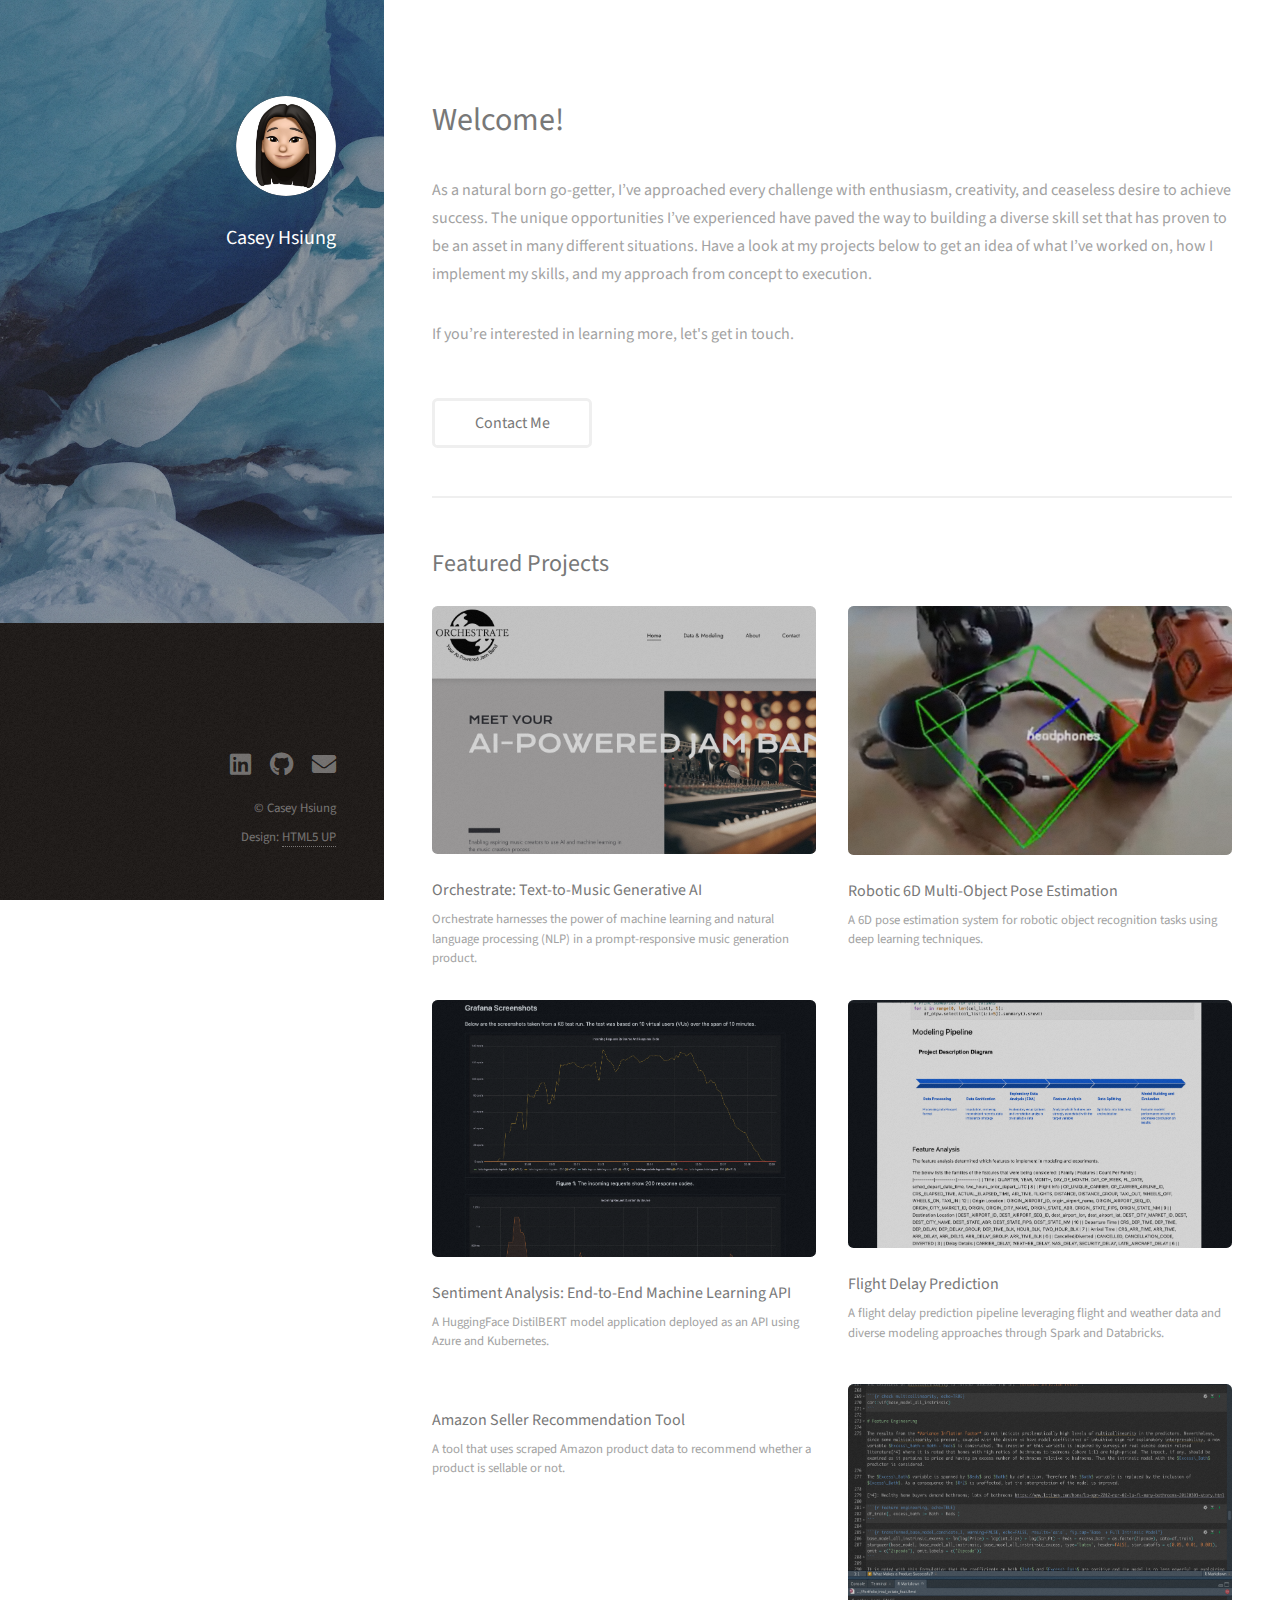
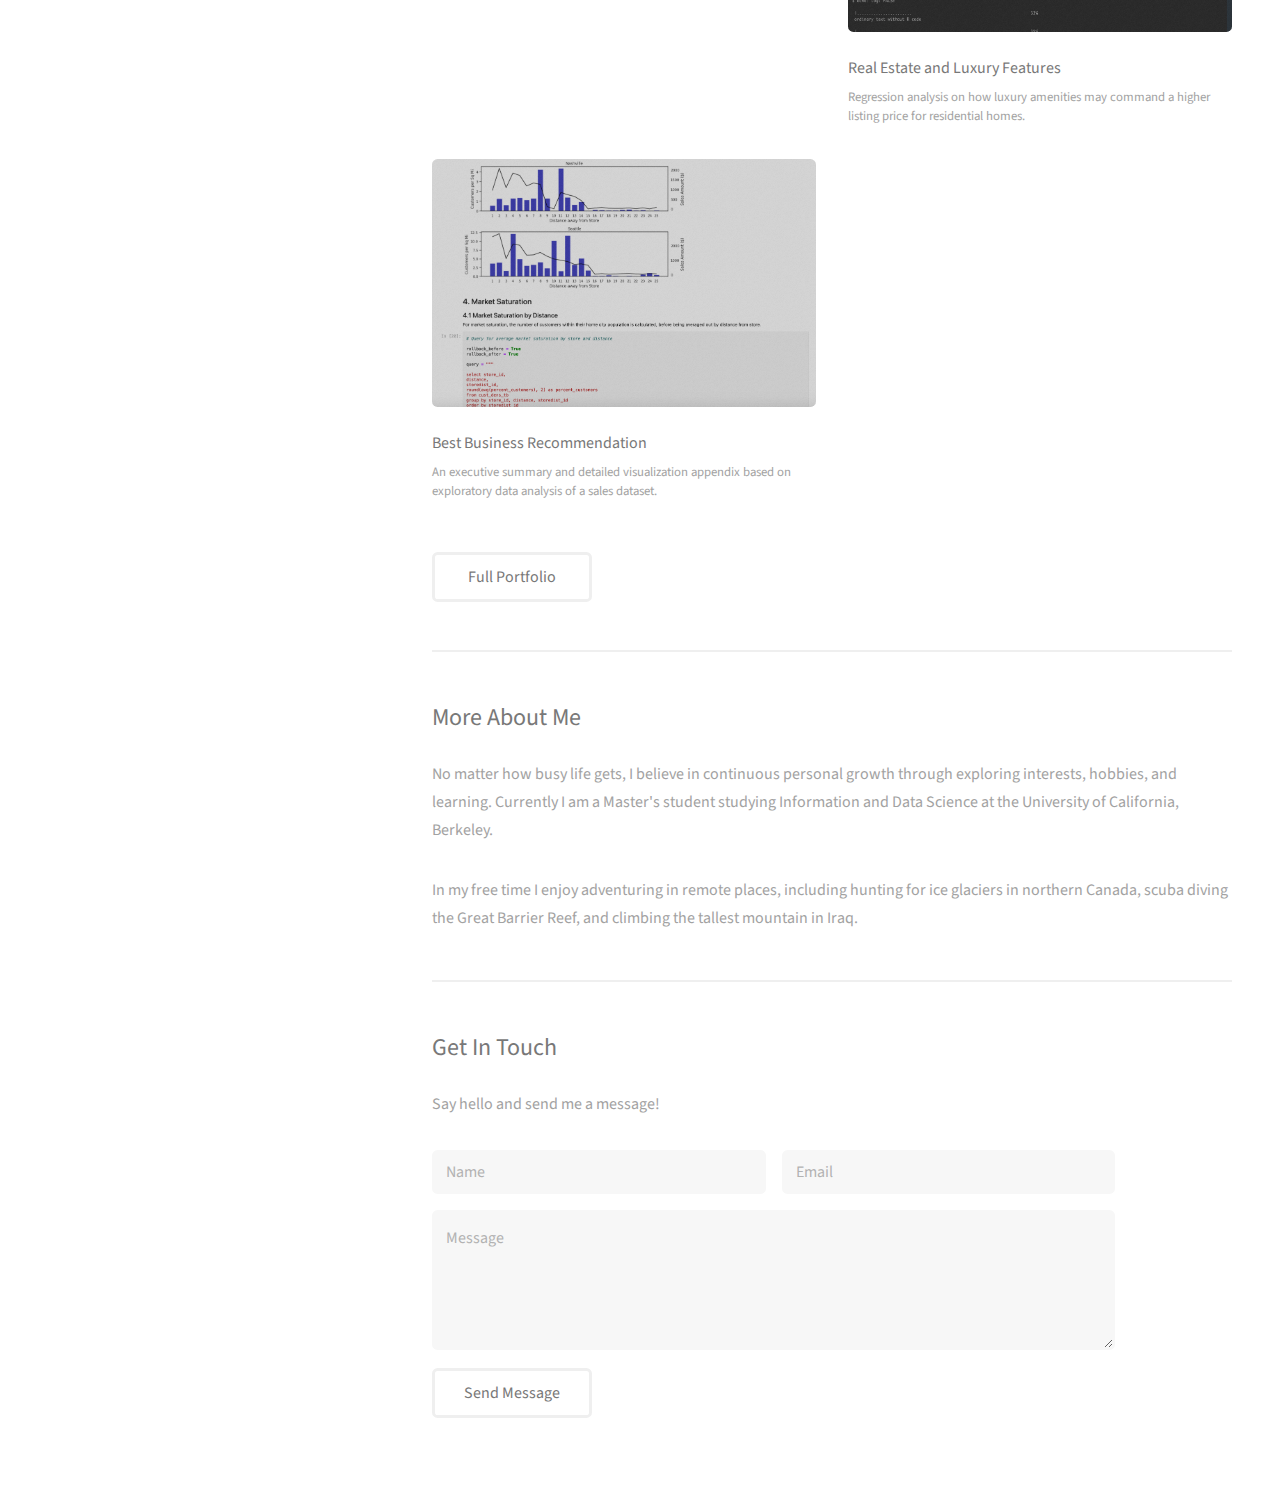
==== commit e4fc14b2: "project changes" ====
--- a/index.html
+++ b/index.html
@@ -71,11 +71,11 @@
 								<h3>Real Estate and Luxury Features</h3>
 								<p>Regression analysis on how luxury amenities may command a higher listing price for residential homes.</p>
 							</article>
-							<!-- <article class="col-6 col-12-xsmall work-item">
+							<article class="col-6 col-12-xsmall work-item">
 								<a href="https://github.com/hsiungc/best_business_recommendation" target="_blank" class="image fit thumb"><img src="images/thumbs/best_rec.png" alt="" /></a>
 								<h3>Best Business Recommendation</h3>
 								<p>An executive summary and detailed visualization appendix based on exploratory data analysis of a sales dataset.</p>
-							</article> -->
+							</article>
 						</div>
 						<ul class="actions">
 							<li><a href="https://github.com/hsiungc" target="_blank" class="button">Full Portfolio</a></li>
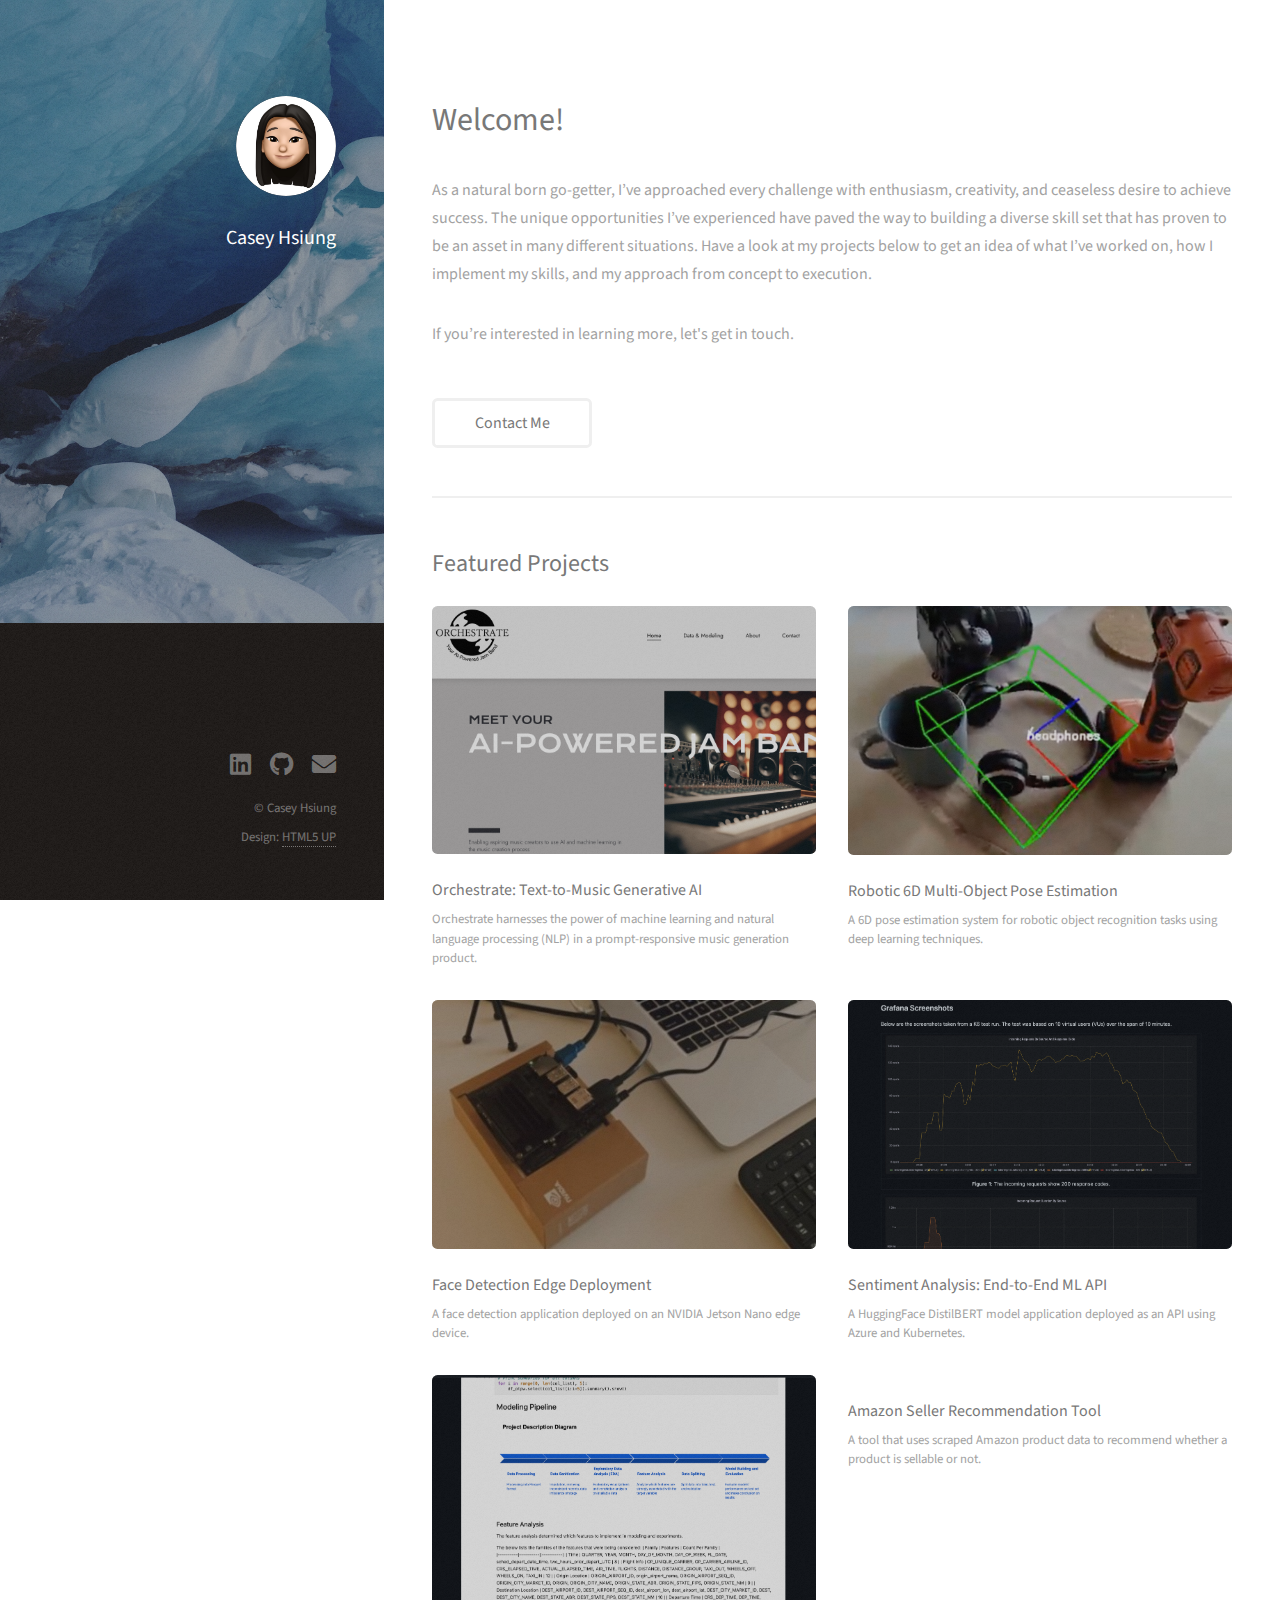
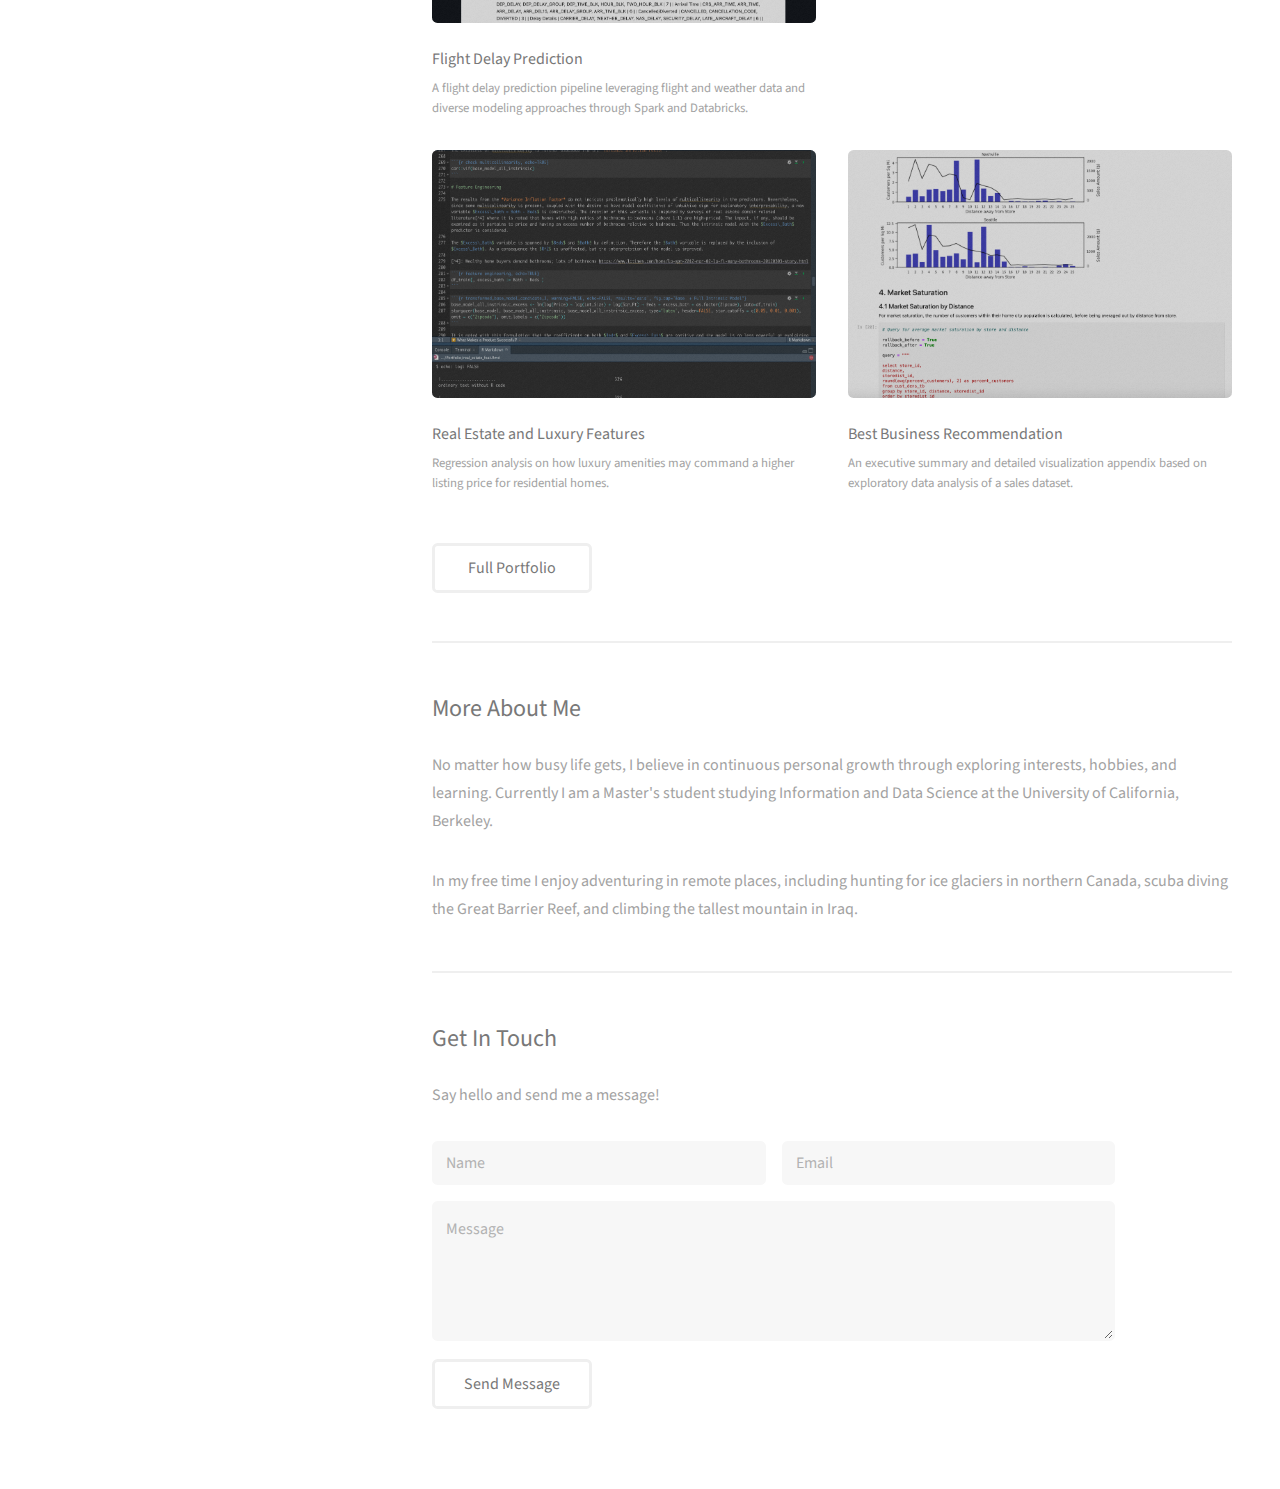
==== commit 4694b511: "edge project" ====
--- a/index.html
+++ b/index.html
@@ -52,8 +52,13 @@
 								<p>A 6D pose estimation system for robotic object recognition tasks using deep learning techniques.</p>
 							</article>
 							<article class="col-6 col-12-xsmall work-item">
+								<a href="https://github.com/hsiungc/face_detection_app.git" target="_blank" class="image fit thumb"><img src="images/thumbs/edge_device.png" alt="" /></a>
+								<h3>Face Detection Edge Deployment</h3>
+								<p>A face detection application deployed on an NVIDIA Jetson Nano edge device.</p>
+							</article>
+							<article class="col-6 col-12-xsmall work-item">
 								<a href="https://github.com/hsiungc/ml_api.git" target="_blank" class="image fit thumb"><img src="images/thumbs/ml_api.png" alt="" /></a>
-								<h3>Sentiment Analysis: End-to-End Machine Learning API</h3>
+								<h3>Sentiment Analysis: End-to-End ML API</h3>
 								<p>A HuggingFace DistilBERT model application deployed as an API using Azure and Kubernetes.</p>
 							</article>
 							<article class="col-6 col-12-xsmall work-item">
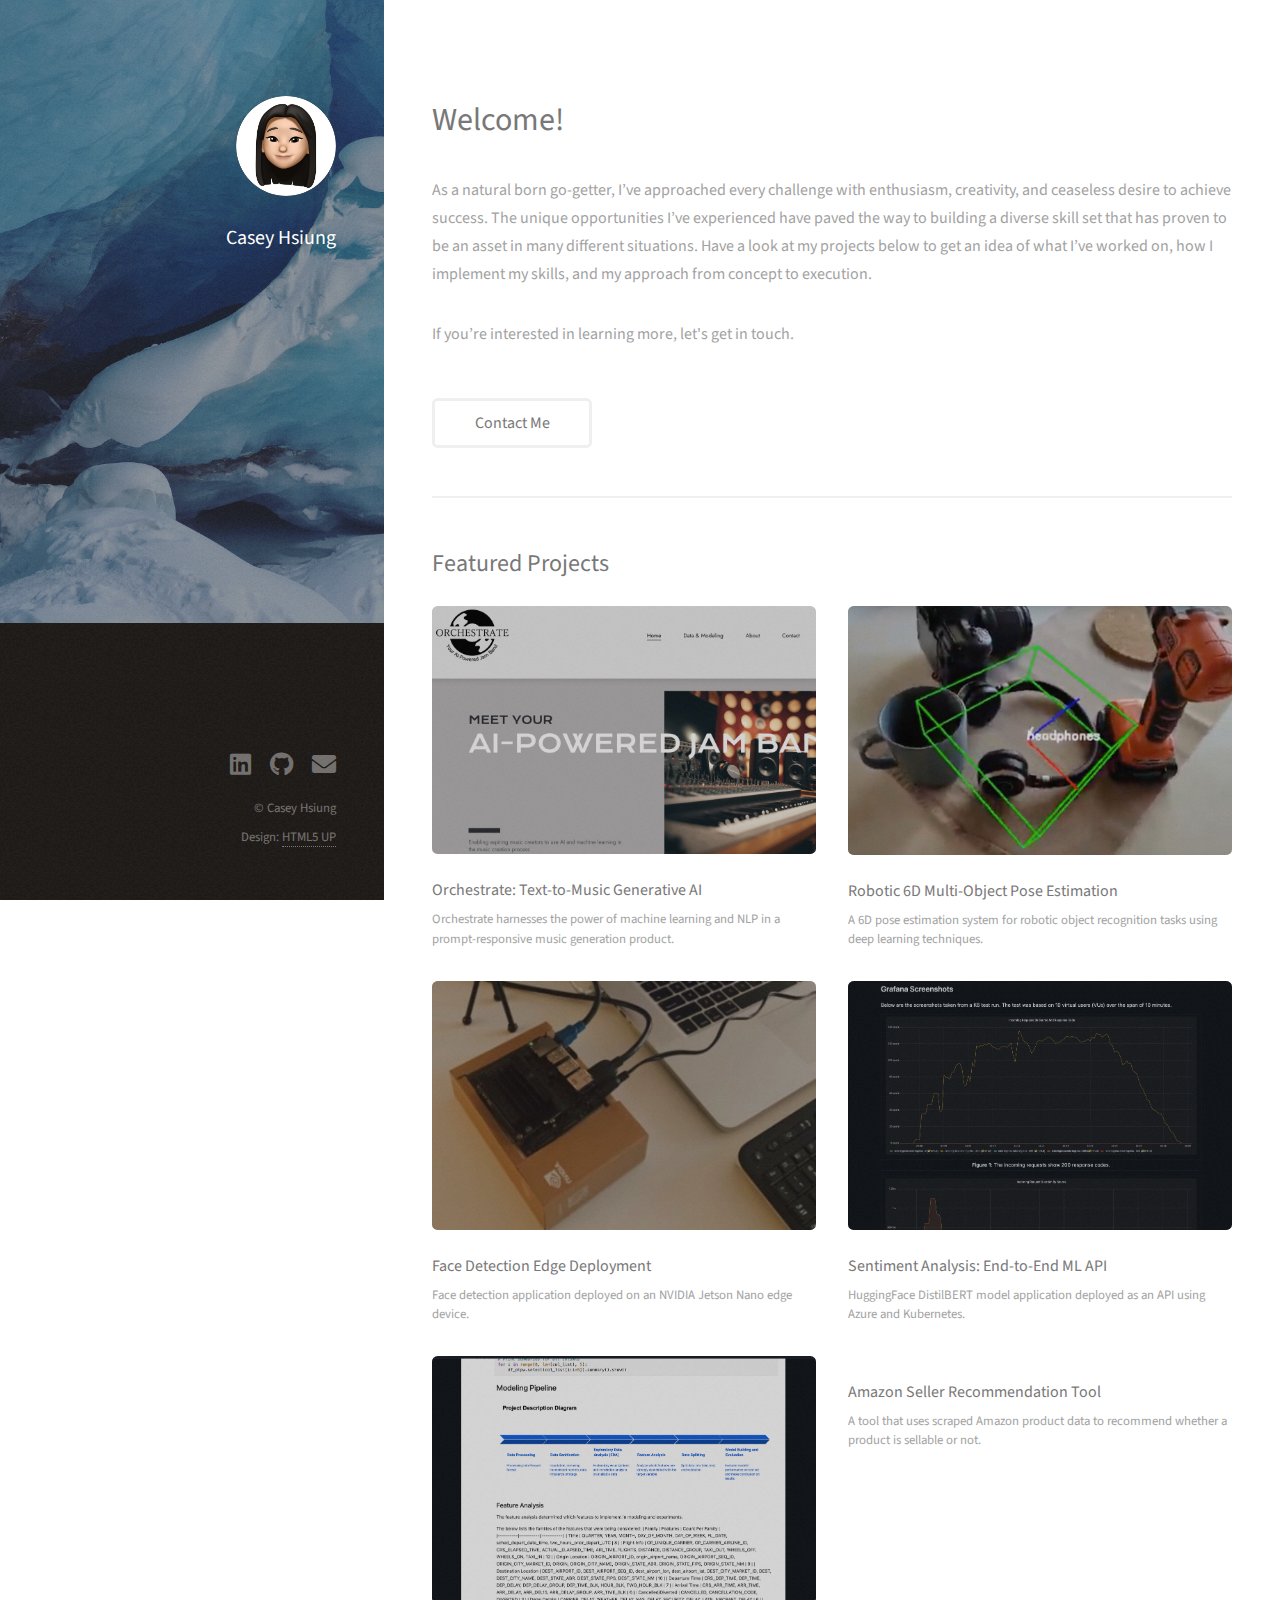
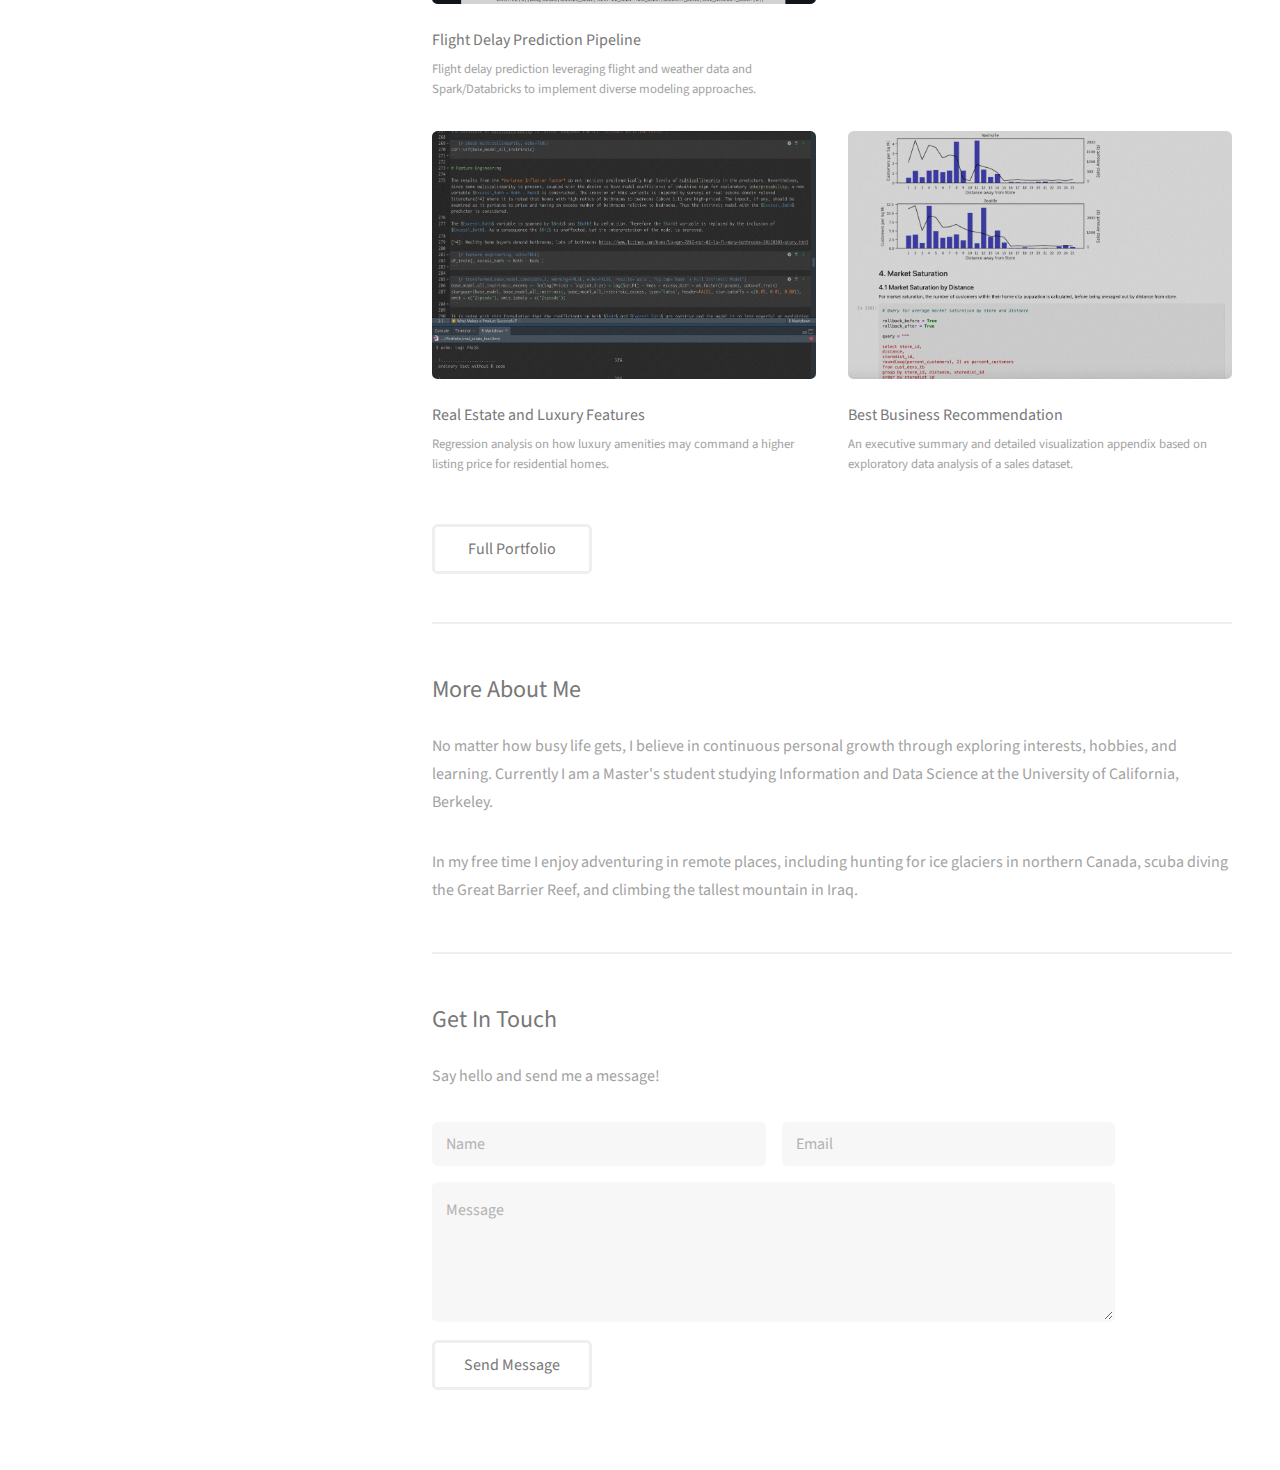
==== commit b7faf88c: "text updates" ====
--- a/index.html
+++ b/index.html
@@ -44,7 +44,7 @@
 							<article class="col-6 col-12-xsmall work-item">
 								<a href="https://github.com/hsiungc/orchestrate" target="_blank" class="image fit thumb"><img src="images/thumbs/orchestrate.png" alt="" /></a>
 								<h3>Orchestrate: Text-to-Music Generative AI</h3>
-								<p>Orchestrate harnesses the power of machine learning and natural language processing (NLP) in a prompt-responsive music generation product.</p>
+								<p>Orchestrate harnesses the power of machine learning and NLP in a prompt-responsive music generation product.</p>
 							</article>
 							<article class="col-6 col-12-xsmall work-item">
 								<a href="https://github.com/mon203/w251_final_project.git" target="_blank" class="image fit thumb"><img src="images/thumbs/pose_est.png" alt="" /></a>
@@ -54,17 +54,17 @@
 							<article class="col-6 col-12-xsmall work-item">
 								<a href="https://github.com/hsiungc/face_detection_app.git" target="_blank" class="image fit thumb"><img src="images/thumbs/edge_device.png" alt="" /></a>
 								<h3>Face Detection Edge Deployment</h3>
-								<p>A face detection application deployed on an NVIDIA Jetson Nano edge device.</p>
+								<p>Face detection application deployed on an NVIDIA Jetson Nano edge device.</p>
 							</article>
 							<article class="col-6 col-12-xsmall work-item">
 								<a href="https://github.com/hsiungc/ml_api.git" target="_blank" class="image fit thumb"><img src="images/thumbs/ml_api.png" alt="" /></a>
 								<h3>Sentiment Analysis: End-to-End ML API</h3>
-								<p>A HuggingFace DistilBERT model application deployed as an API using Azure and Kubernetes.</p>
+								<p>HuggingFace DistilBERT model application deployed as an API using Azure and Kubernetes.</p>
 							</article>
 							<article class="col-6 col-12-xsmall work-item">
 								<a href="https://github.com/hsiungc/flight_delay_prediction.git" target="_blank" class="image fit thumb"><img src="images/thumbs/flight_predict.png" alt="" /></a>
-								<h3>Flight Delay Prediction</h3>
-								<p>A flight delay prediction pipeline leveraging flight and weather data and diverse modeling approaches through Spark and Databricks.</p>
+								<h3>Flight Delay Prediction Pipeline</h3>
+								<p>Flight delay prediction leveraging flight and weather data and Spark/Databricks to implement diverse modeling approaches.</p>
 							</article>
 							<article class="col-6 col-12-xsmall work-item">
 								<a href="https://github.com/hsiungc/amazon_recommendation_tool" target="_blank" class="image fit thumb"><img src="images/thumbs/amaz_tool.png" alt="" /></a>
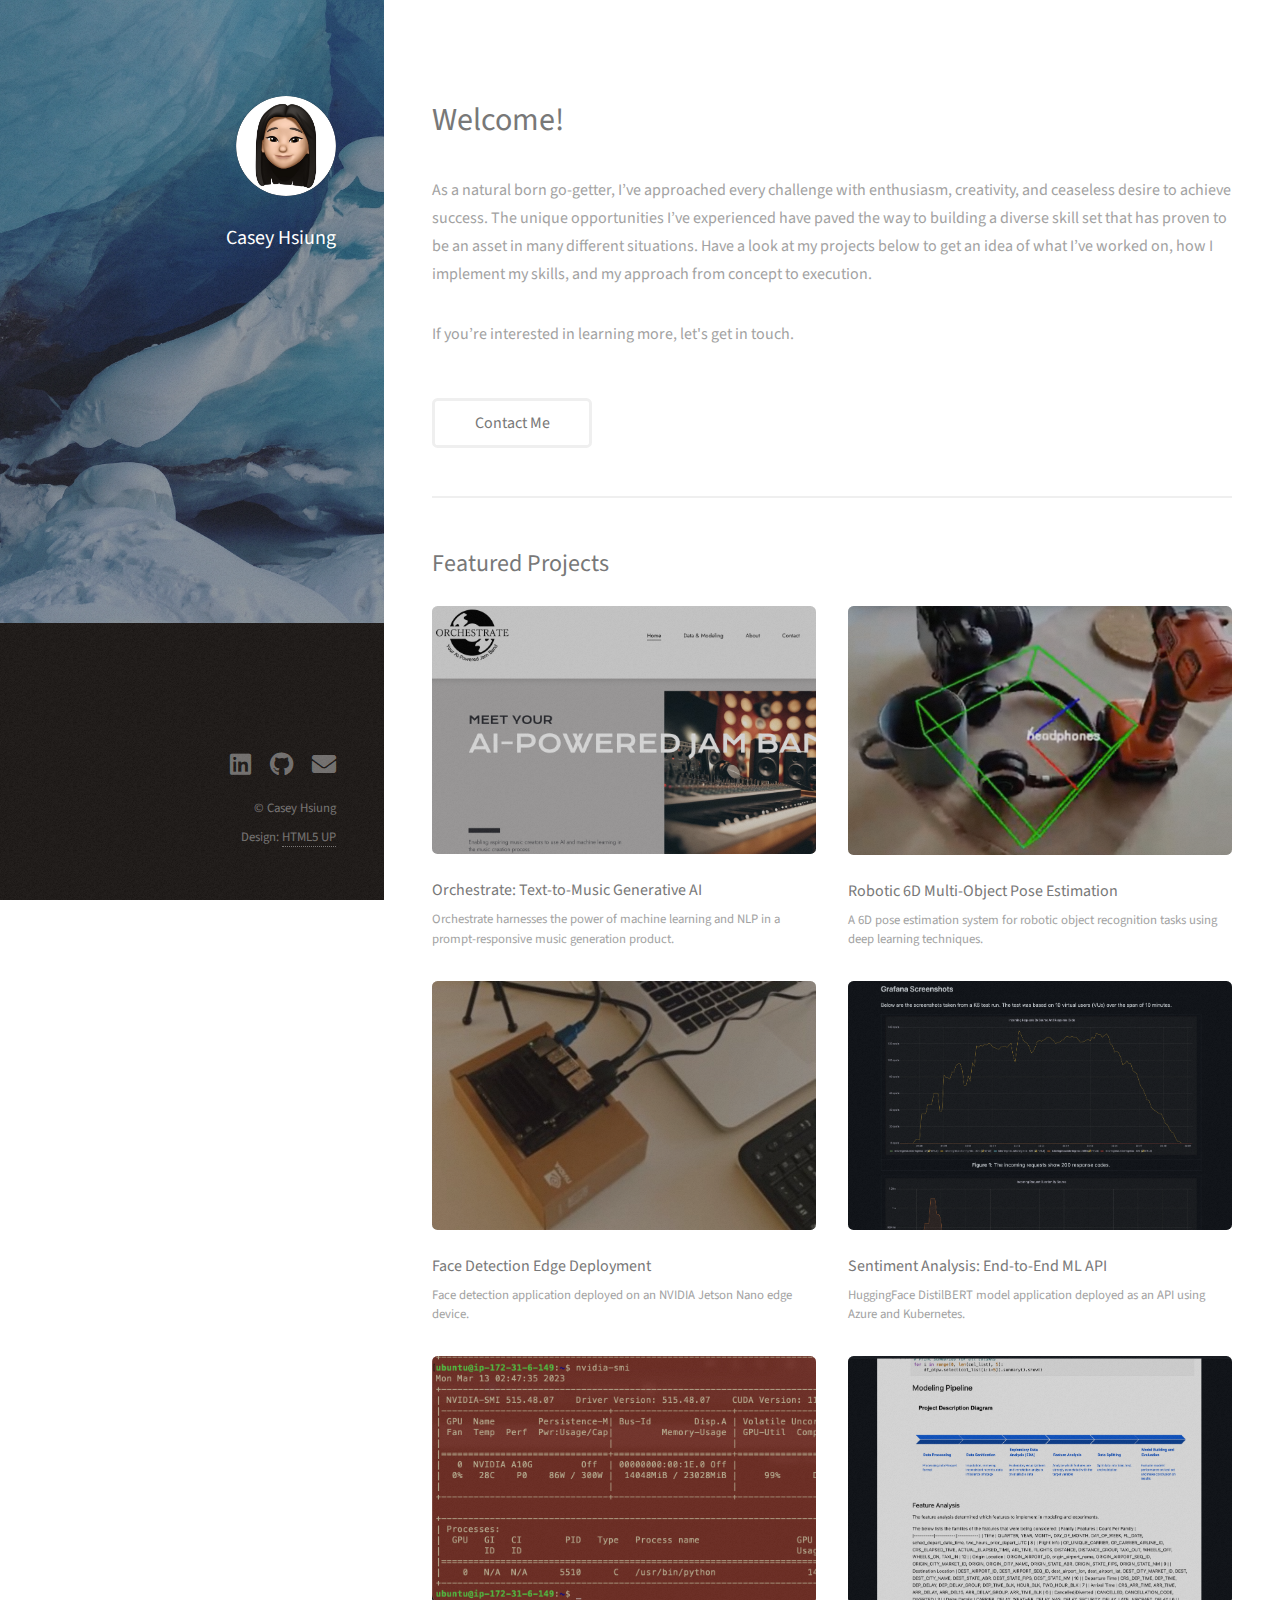
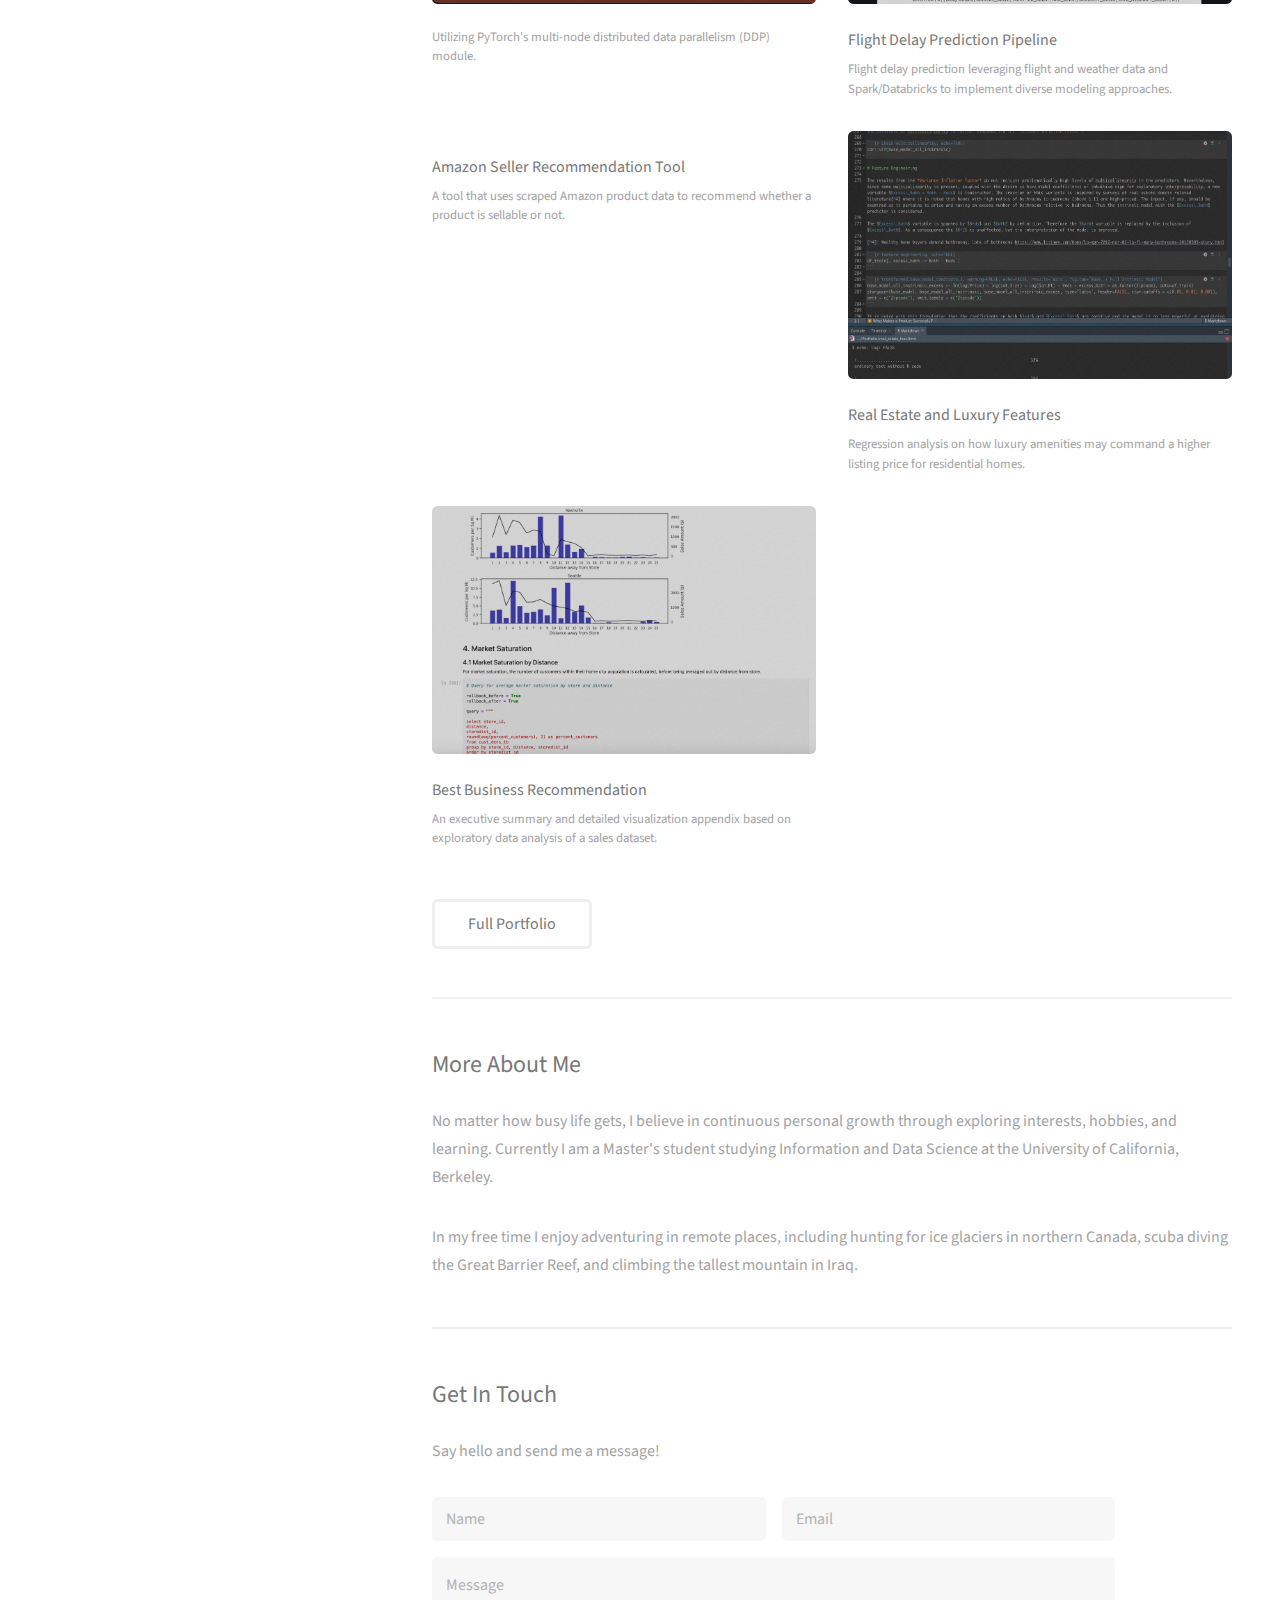
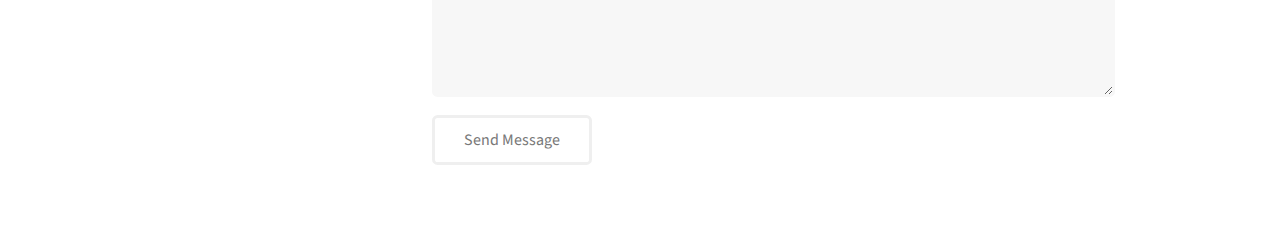
==== commit 561a1185: "ddp project" ====
--- a/index.html
+++ b/index.html
@@ -60,6 +60,11 @@
 								<a href="https://github.com/hsiungc/ml_api.git" target="_blank" class="image fit thumb"><img src="images/thumbs/ml_api.png" alt="" /></a>
 								<h3>Sentiment Analysis: End-to-End ML API</h3>
 								<p>HuggingFace DistilBERT model application deployed as an API using Azure and Kubernetes.</p>
+							</article>
+							<article class="col-6 col-12-xsmall work-item">
+								<a href="https://github.com/hsiungc/multinode_ddp.git" target="_blank" class="image fit thumb"><img src="images/thumbs/multinode.png" alt="" /></a>
+								<h3></h3>
+								<p>Utilizing PyTorch's multi-node distributed data parallelism (DDP) module.</p>
 							</article>
 							<article class="col-6 col-12-xsmall work-item">
 								<a href="https://github.com/hsiungc/flight_delay_prediction.git" target="_blank" class="image fit thumb"><img src="images/thumbs/flight_predict.png" alt="" /></a>
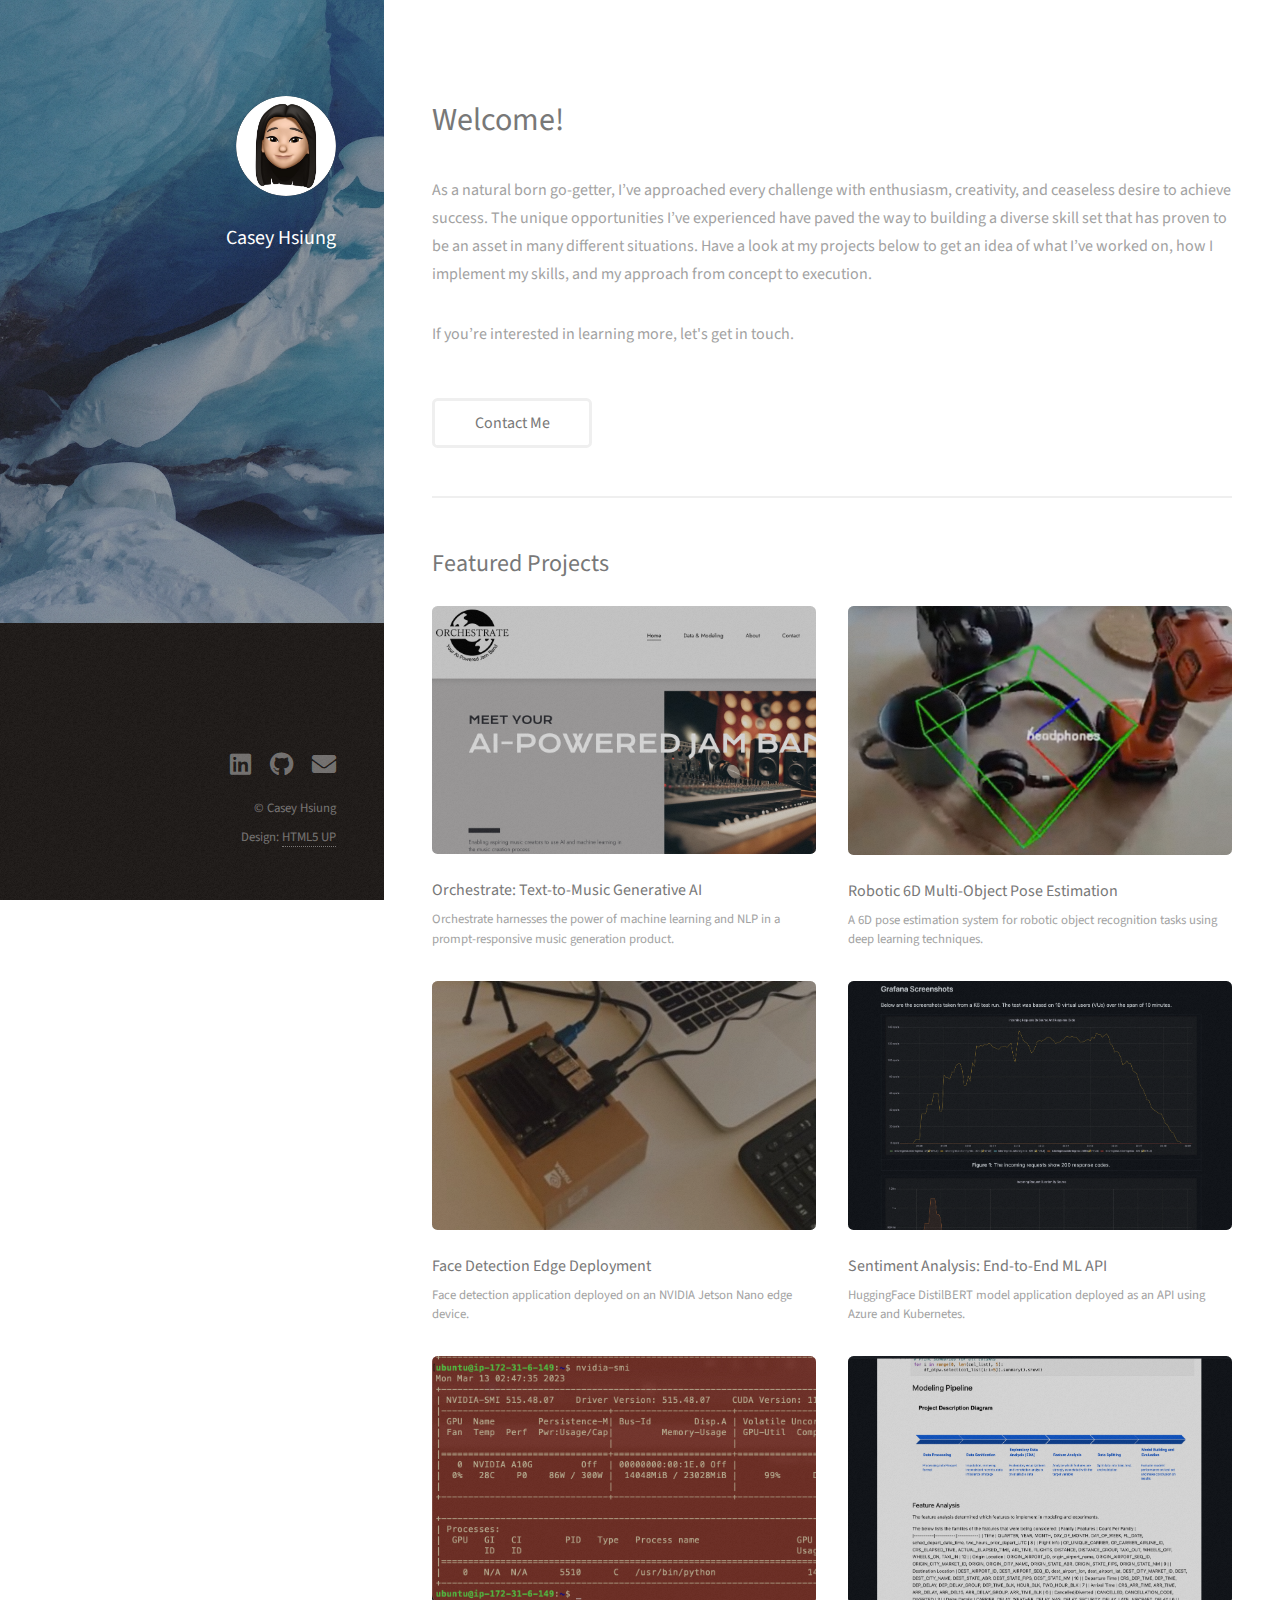
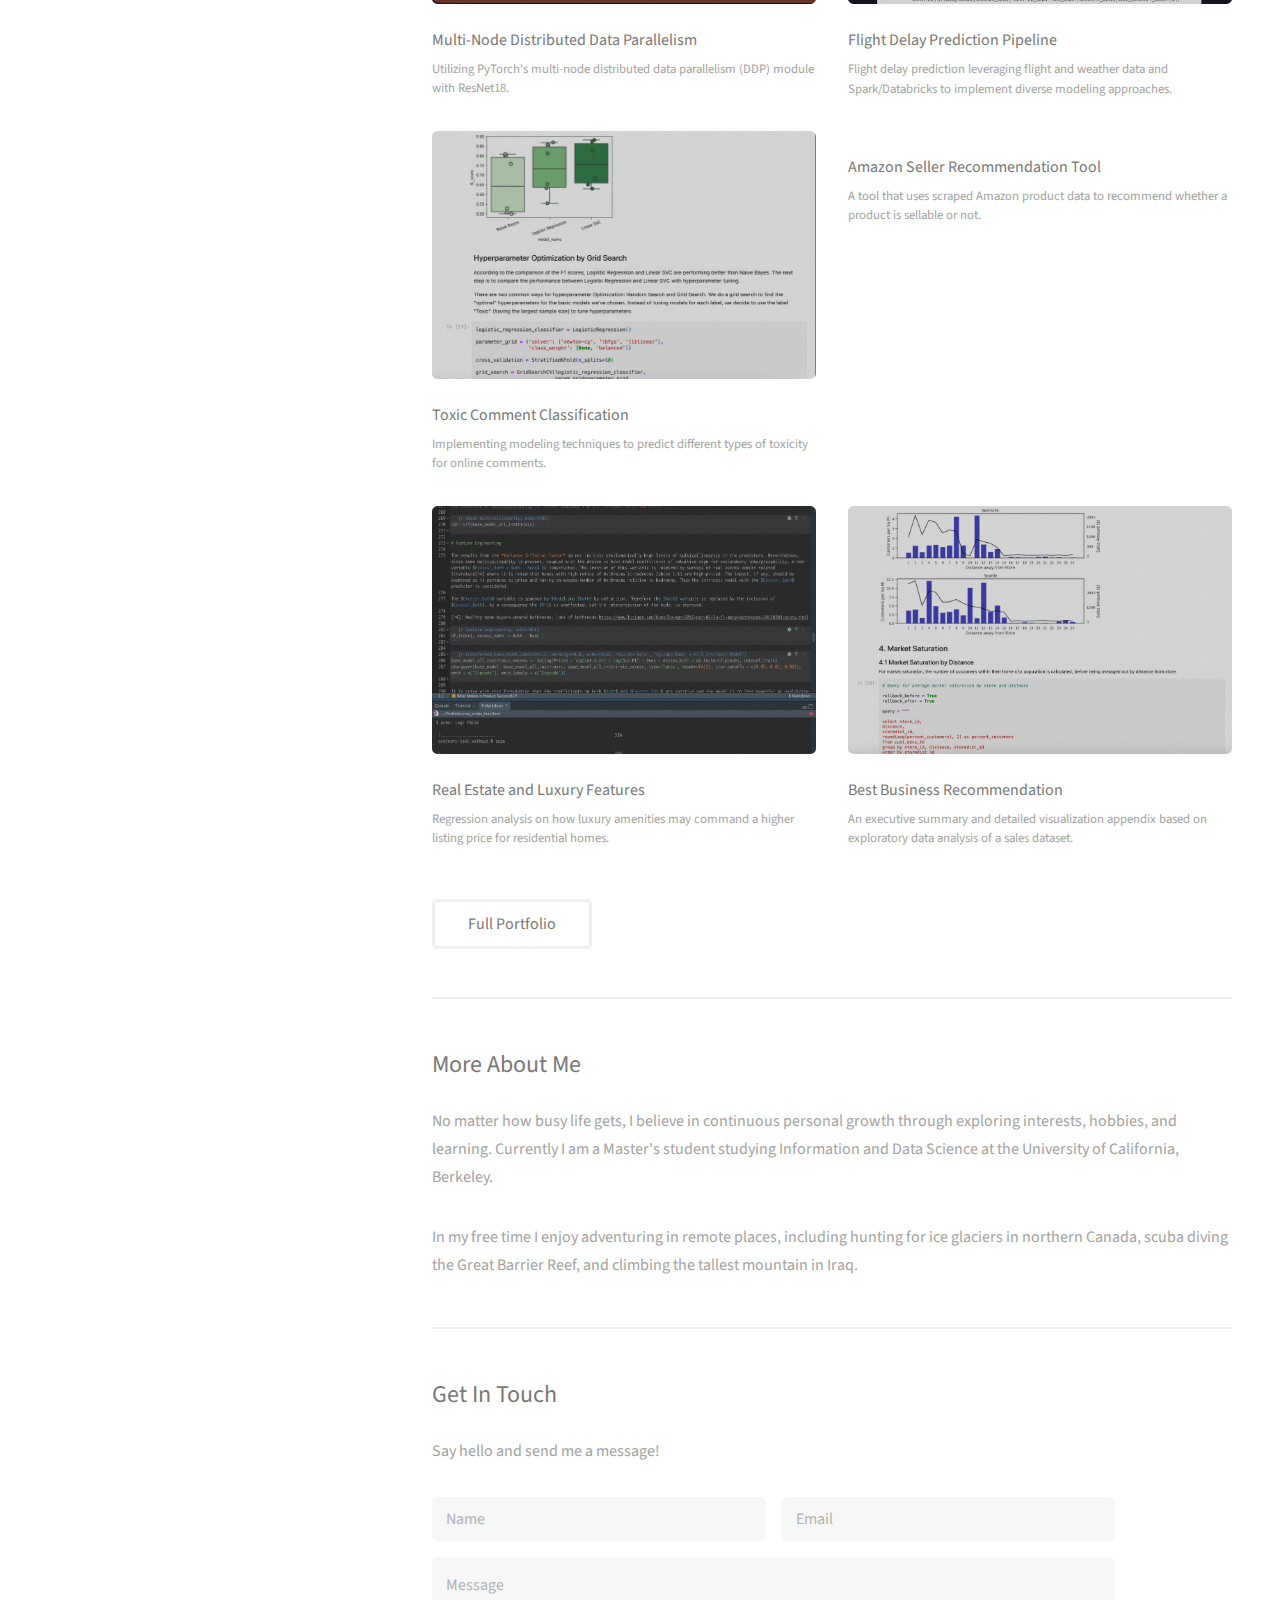
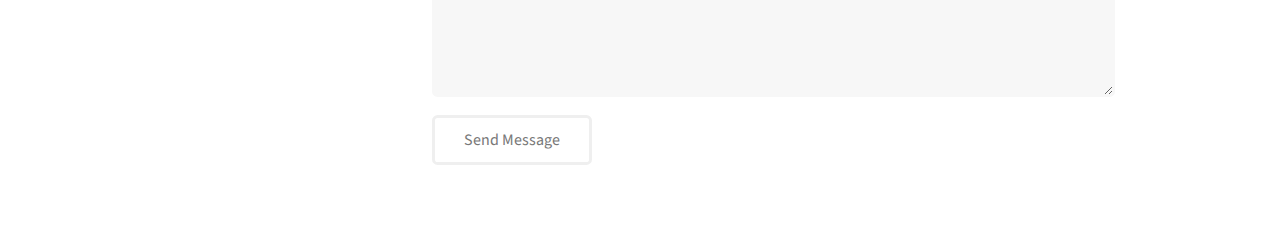
==== commit ad2073ae: "toxic class project" ====
--- a/index.html
+++ b/index.html
@@ -63,13 +63,18 @@
 							</article>
 							<article class="col-6 col-12-xsmall work-item">
 								<a href="https://github.com/hsiungc/multinode_ddp.git" target="_blank" class="image fit thumb"><img src="images/thumbs/multinode.png" alt="" /></a>
-								<h3></h3>
-								<p>Utilizing PyTorch's multi-node distributed data parallelism (DDP) module.</p>
+								<h3>Multi-Node Distributed Data Parallelism</h3>
+								<p>Utilizing PyTorch's multi-node distributed data parallelism (DDP) module with ResNet18.</p>
 							</article>
 							<article class="col-6 col-12-xsmall work-item">
 								<a href="https://github.com/hsiungc/flight_delay_prediction.git" target="_blank" class="image fit thumb"><img src="images/thumbs/flight_predict.png" alt="" /></a>
 								<h3>Flight Delay Prediction Pipeline</h3>
 								<p>Flight delay prediction leveraging flight and weather data and Spark/Databricks to implement diverse modeling approaches.</p>
+							</article>
+							<article class="col-6 col-12-xsmall work-item">
+								<a href="https://github.com/hsiungc/w207_qiao_ma_hsiung.git" target="_blank" class="image fit thumb"><img src="images/thumbs/toxic_class.png" alt="" /></a>
+								<h3>Toxic Comment Classification</h3>
+								<p>Implementing modeling techniques to predict different types of toxicity for online comments.</p>
 							</article>
 							<article class="col-6 col-12-xsmall work-item">
 								<a href="https://github.com/hsiungc/amazon_recommendation_tool" target="_blank" class="image fit thumb"><img src="images/thumbs/amaz_tool.png" alt="" /></a>
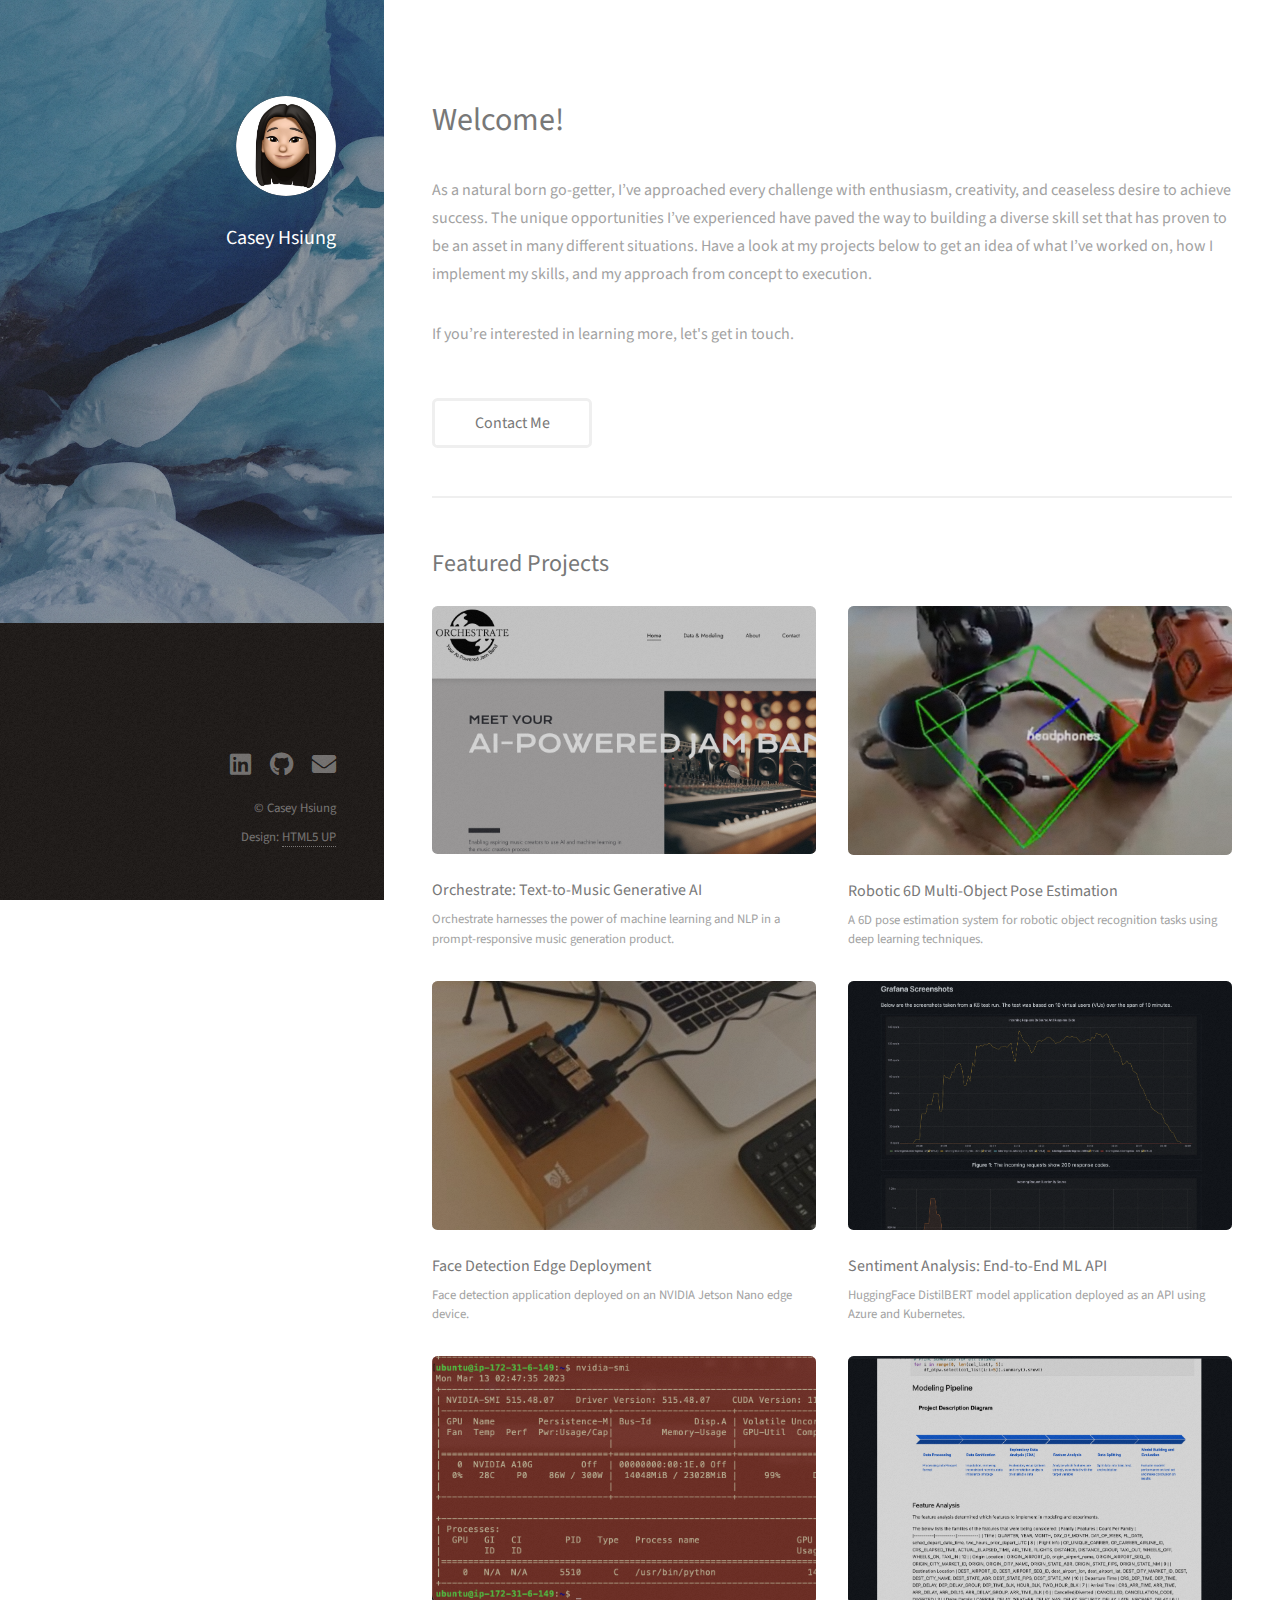
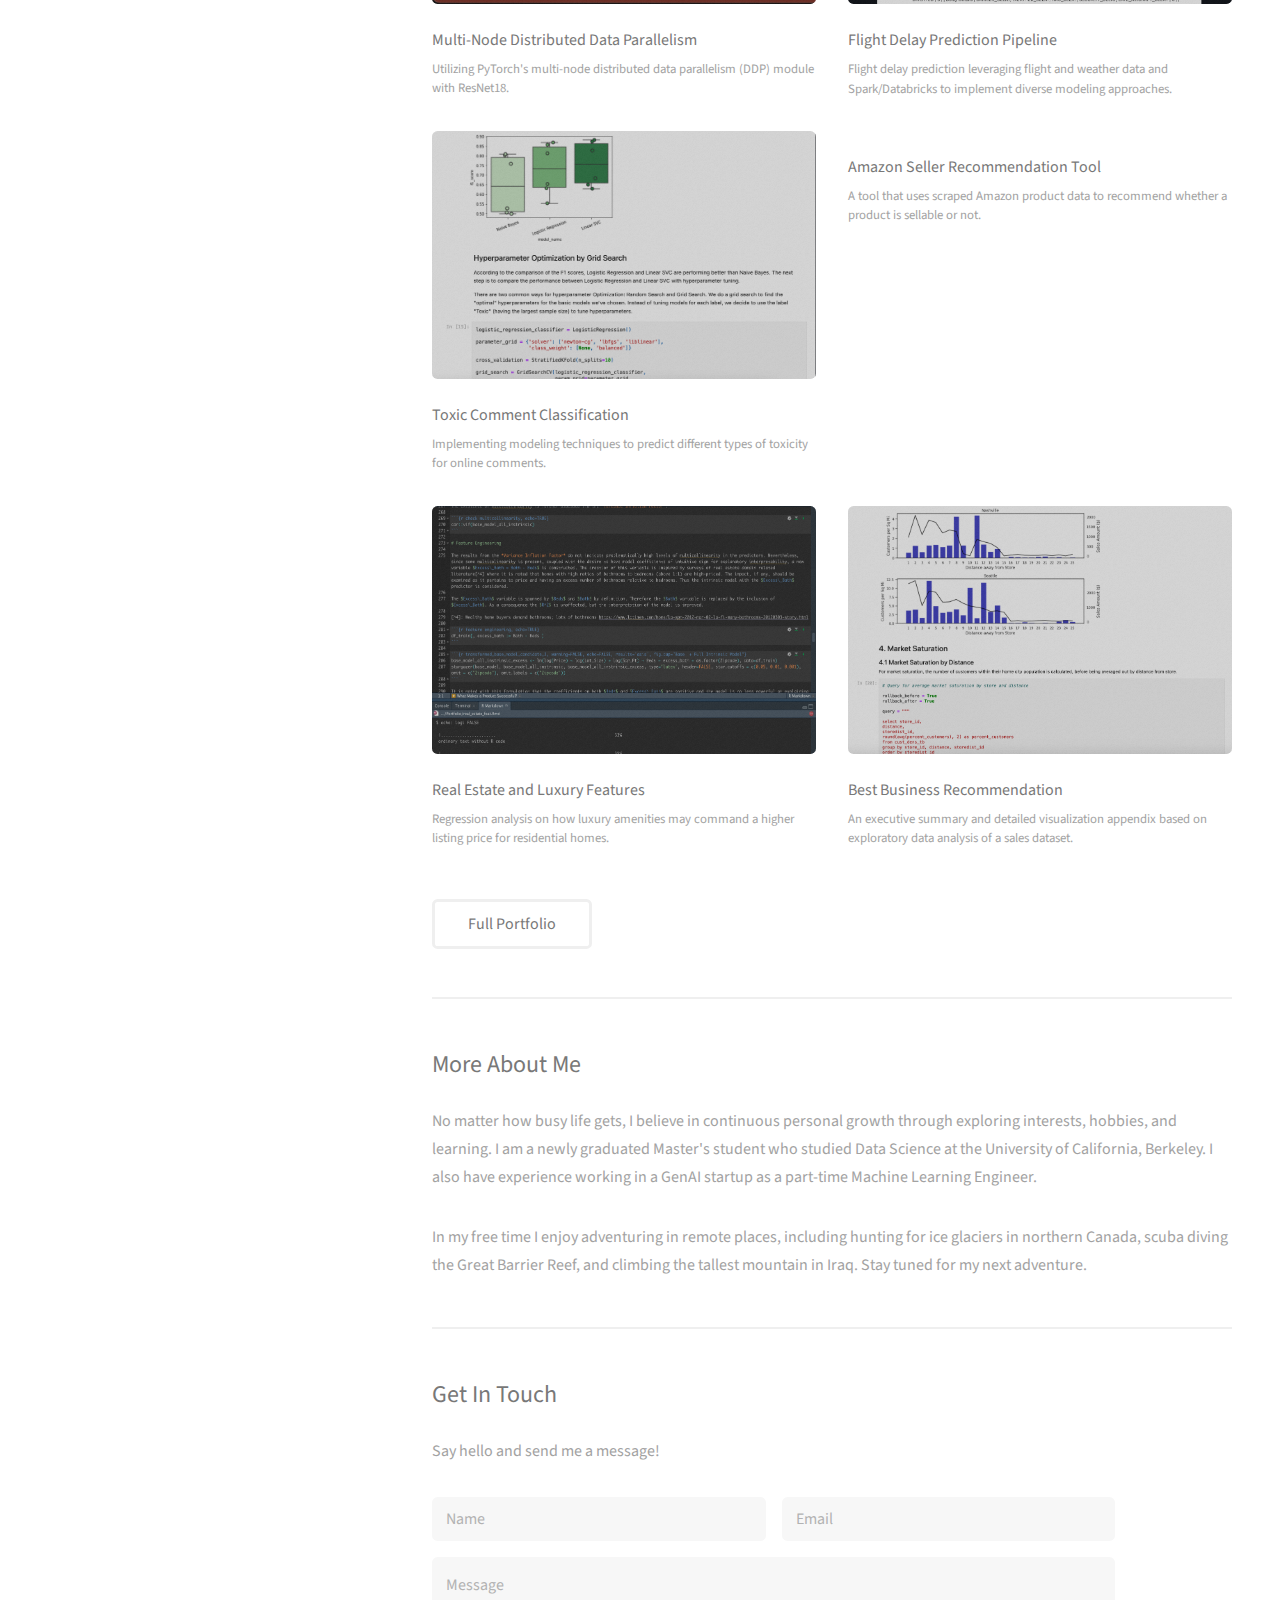
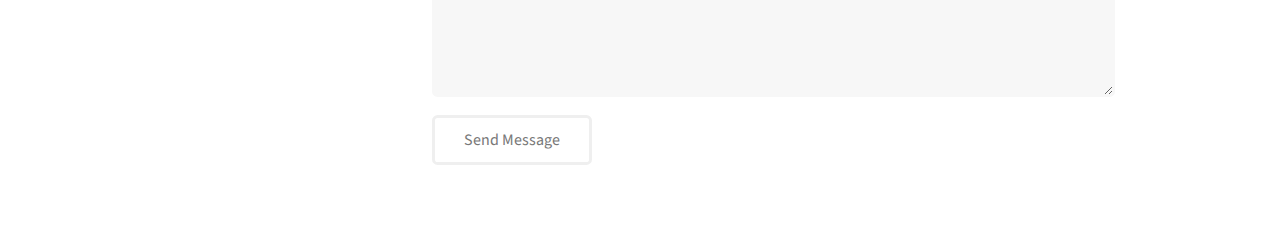
==== commit e60d1d4d: "about me updates" ====
--- a/index.html
+++ b/index.html
@@ -101,8 +101,10 @@
 					<section id="three">
 						<h2>More About Me</h2>
 						<p>No matter how busy life gets, I believe in continuous personal growth through exploring interests, hobbies, and learning.
-						Currently I am a Master's student studying Information and Data Science at the University of California, Berkeley.</p>
-						<p>In my free time I enjoy adventuring in remote places, including hunting for ice glaciers in northern Canada, scuba diving the Great Barrier Reef, and climbing the tallest mountain in Iraq.<br />
+						I am a newly graduated Master's student who studied Data Science at the University of California, Berkeley. 
+						I also have experience working in a GenAI startup as a part-time Machine Learning Engineer.</p>
+						<p>In my free time I enjoy adventuring in remote places, including hunting for ice glaciers in northern Canada, 
+							scuba diving the Great Barrier Reef, and climbing the tallest mountain in Iraq. Stay tuned for my next adventure.<br />
 						</p>
 					</section>
 
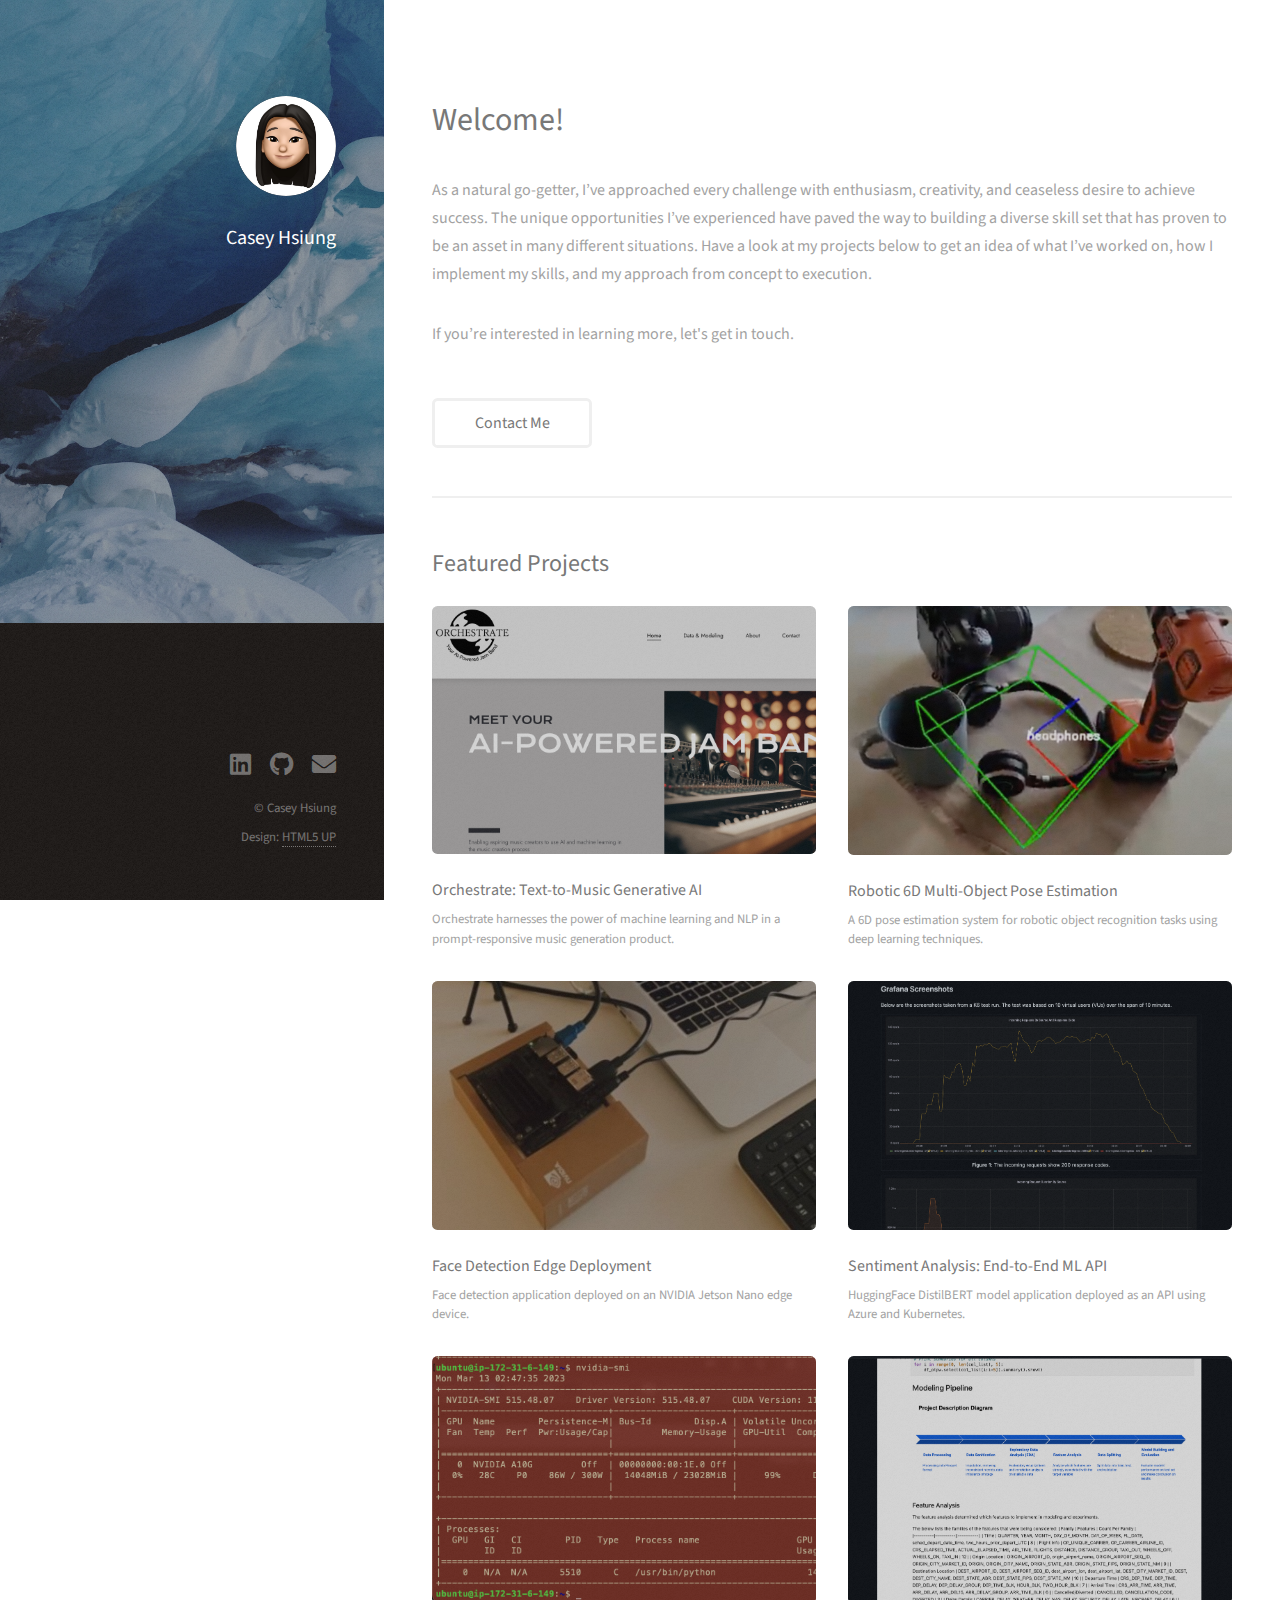
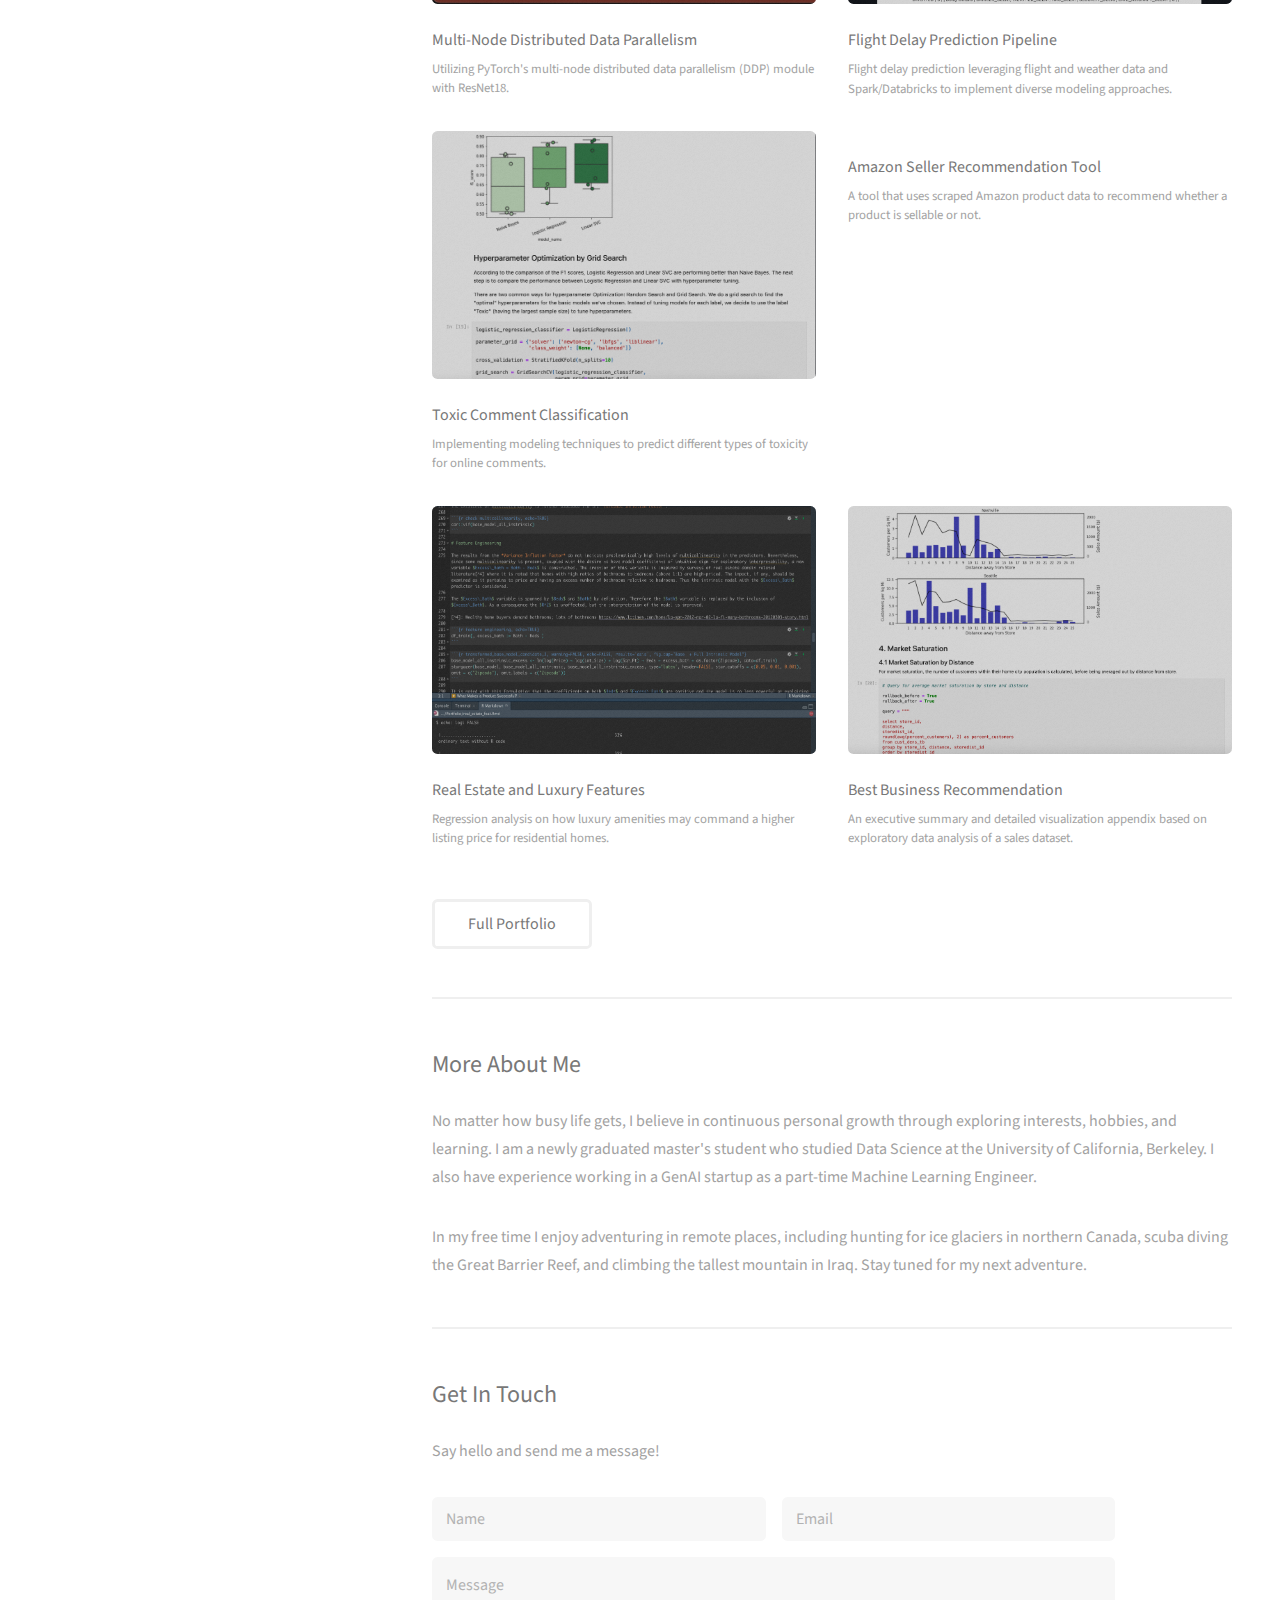
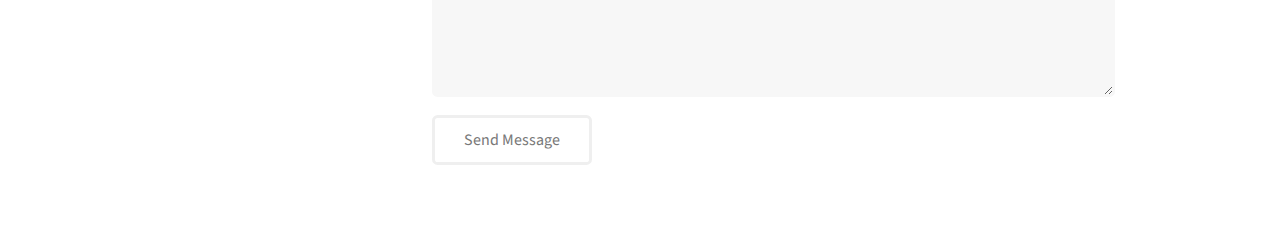
==== commit 323945d2: "formatting" ====
--- a/index.html
+++ b/index.html
@@ -29,7 +29,9 @@
 						<header class="major">
 							<h2>Welcome!</h2>
 						</header>
-						<p>As a natural born go-getter, I’ve approached every challenge with enthusiasm, creativity, and ceaseless desire to achieve success. The unique opportunities I’ve experienced have paved the way to building a diverse skill set that has proven to be an asset in many different situations. Have a look at my projects below to get an idea of what I’ve worked on, how I implement my skills, and my approach from concept to execution. </p>
+						<p>As a natural go-getter, I’ve approached every challenge with enthusiasm, creativity, and ceaseless desire to achieve success. 
+							The unique opportunities I’ve experienced have paved the way to building a diverse skill set that has proven to be an asset in many different situations. 
+							Have a look at my projects below to get an idea of what I’ve worked on, how I implement my skills, and my approach from concept to execution. </p>
 							<p>If you’re interested in learning more, let's get in touch.
 						</p>
 						<ul class="actions">
@@ -101,7 +103,7 @@
 					<section id="three">
 						<h2>More About Me</h2>
 						<p>No matter how busy life gets, I believe in continuous personal growth through exploring interests, hobbies, and learning.
-						I am a newly graduated Master's student who studied Data Science at the University of California, Berkeley. 
+						I am a newly graduated master's student who studied Data Science at the University of California, Berkeley. 
 						I also have experience working in a GenAI startup as a part-time Machine Learning Engineer.</p>
 						<p>In my free time I enjoy adventuring in remote places, including hunting for ice glaciers in northern Canada, 
 							scuba diving the Great Barrier Reef, and climbing the tallest mountain in Iraq. Stay tuned for my next adventure.<br />
